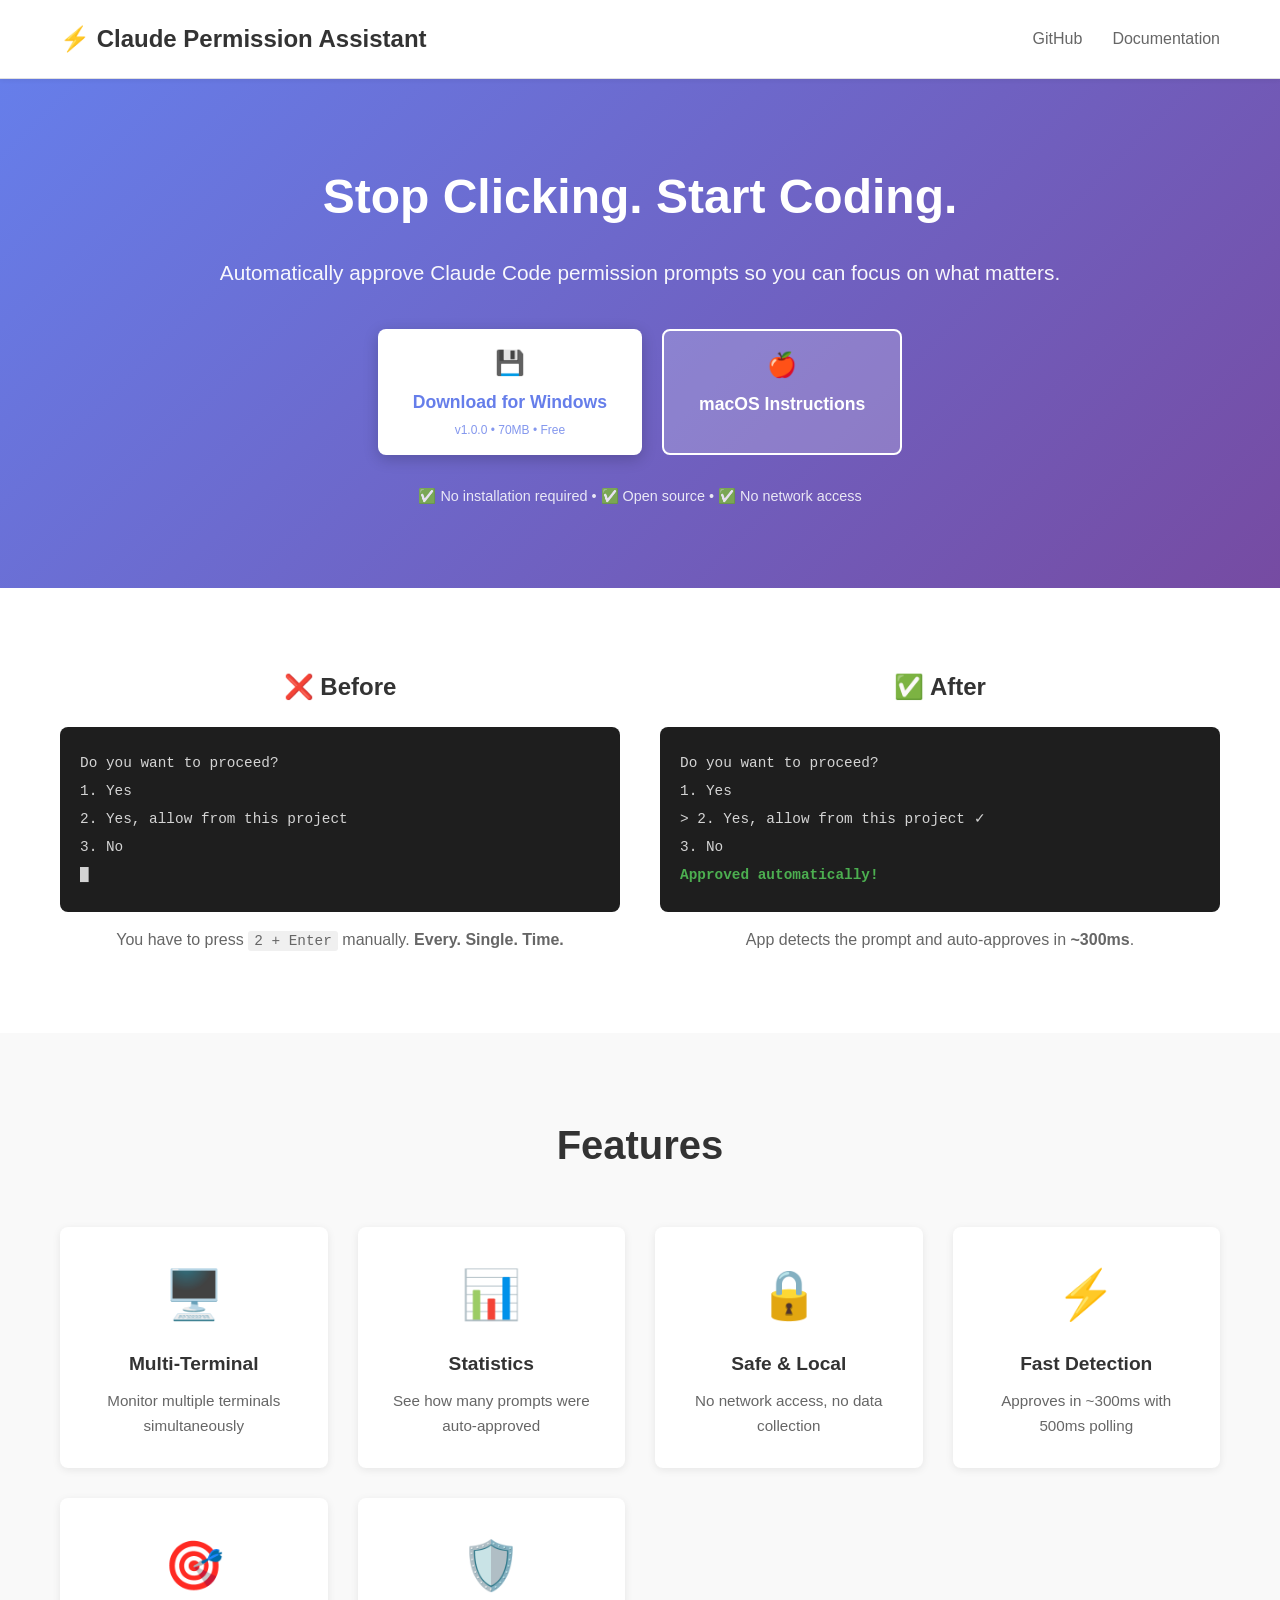
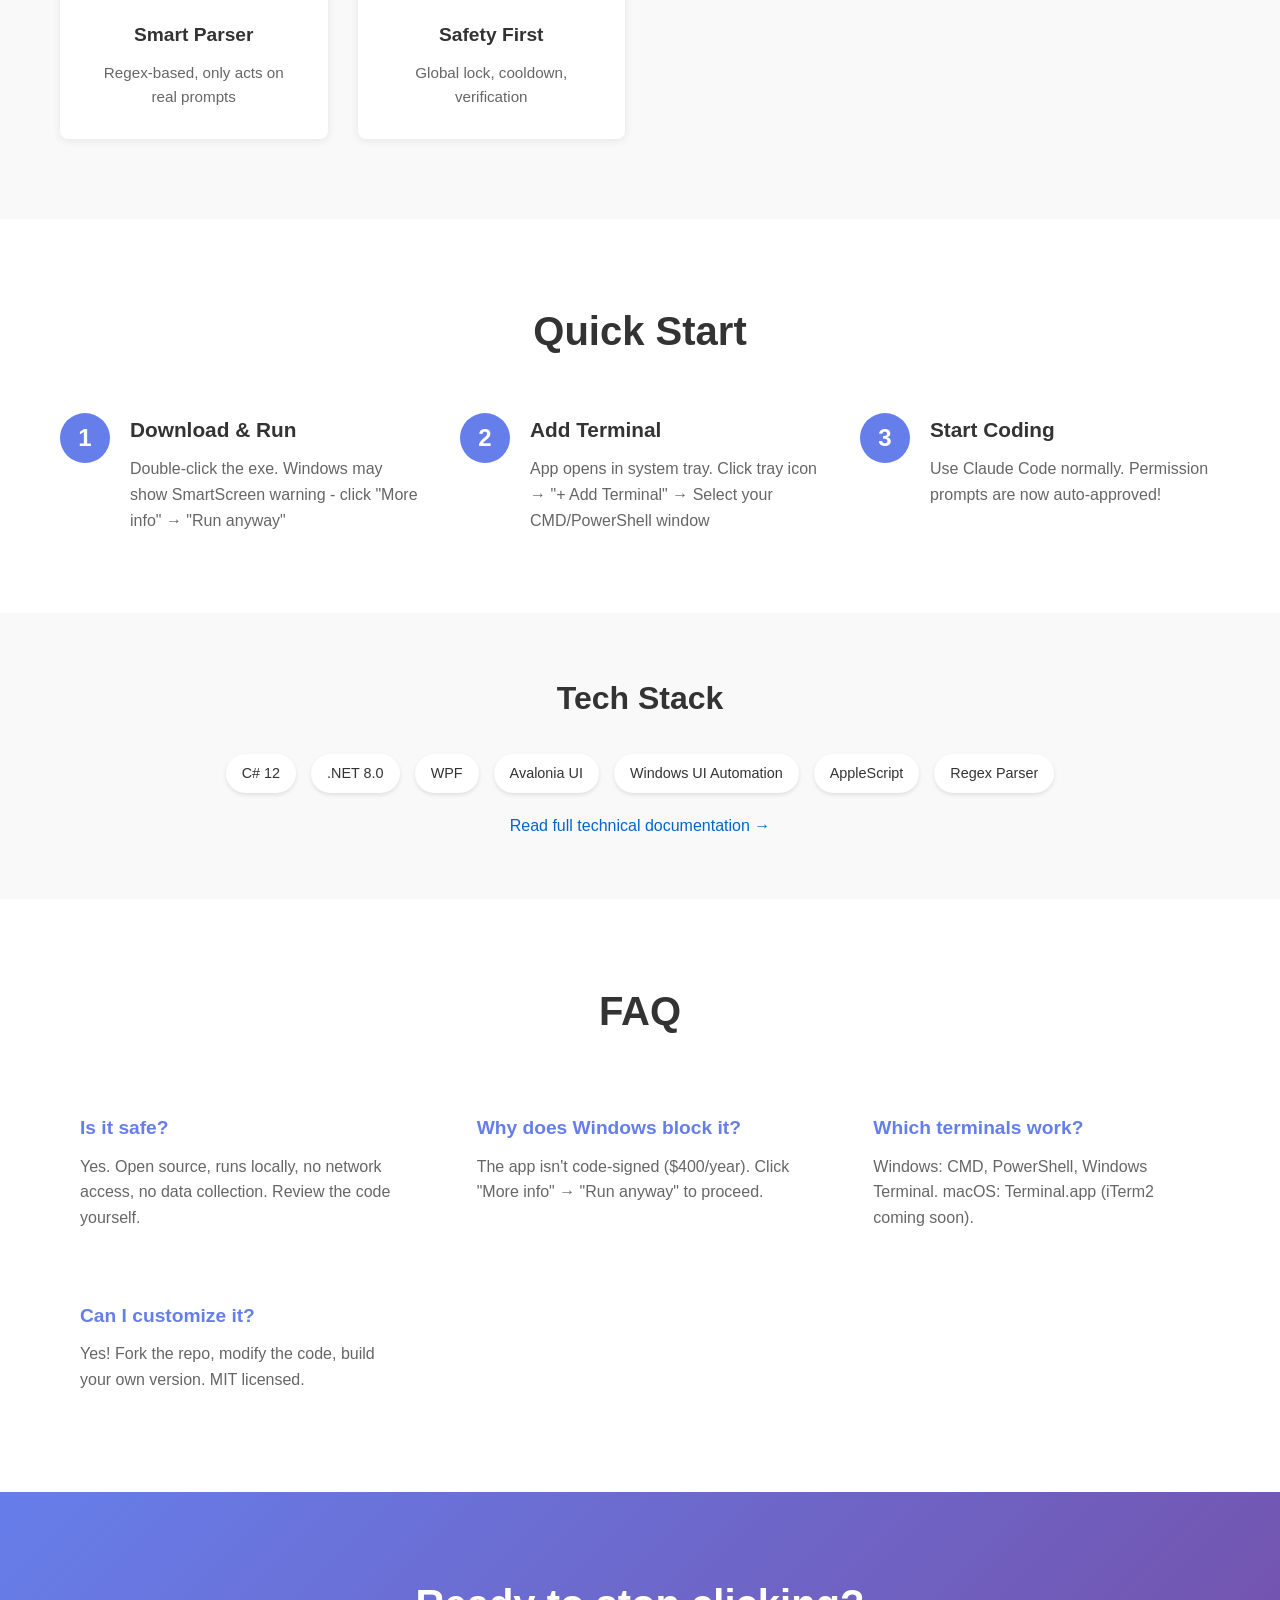
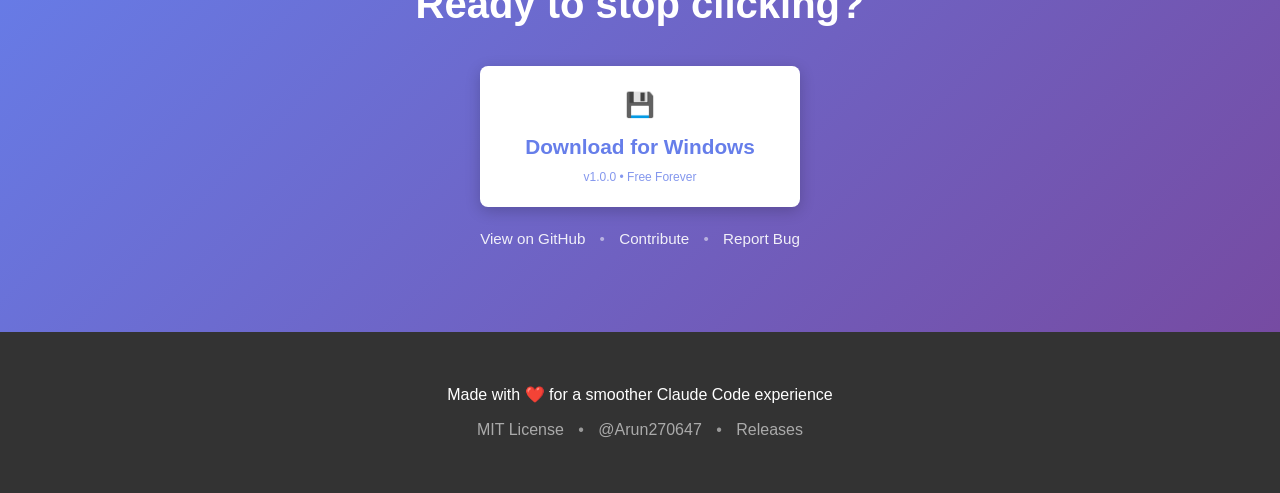
==== index.html @ 70ac661e "Prepare website for Vercel deployment - Move website files to root for easier deployment - Add verce" ====
<!DOCTYPE html>
<html lang="en">
<head>
    <meta charset="UTF-8">
    <meta name="viewport" content="width=device-width, initial-scale=1.0">
    <meta name="description" content="Automatically approve Claude Code permission prompts. Free, open-source Windows and macOS app.">
    <title>Claude Permission Assistant - Auto-approve Claude Code Prompts</title>
    <link rel="stylesheet" href="assets/style.css">
</head>
<body>
    <!-- Header -->
    <header>
        <div class="container">
            <div class="logo">
                <h1>⚡ Claude Permission Assistant</h1>
            </div>
            <nav>
                <a href="https://github.com/Arun270647/claude-permissions-app">GitHub</a>
                <a href="https://github.com/Arun270647/claude-permissions-app#readme">Documentation</a>
            </nav>
        </div>
    </header>

    <!-- Hero Section -->
    <section class="hero">
        <div class="container">
            <h2>Stop Clicking. Start Coding.</h2>
            <p class="subtitle">Automatically approve Claude Code permission prompts so you can focus on what matters.</p>

            <div class="download-buttons">
                <a href="https://github.com/Arun270647/claude-permissions-app/releases/download/v1.0.0/ClaudePermissionAssistant.exe" class="btn btn-primary">
                    <span class="btn-icon">💾</span>
                    Download for Windows
                    <span class="btn-meta">v1.0.0 • 70MB • Free</span>
                </a>
                <a href="https://github.com/Arun270647/claude-permissions-app#installation" class="btn btn-secondary">
                    <span class="btn-icon">🍎</span>
                    macOS Instructions
                </a>
            </div>

            <p class="note">✅ No installation required • ✅ Open source • ✅ No network access</p>
        </div>
    </section>

    <!-- Problem/Solution -->
    <section class="problem-solution">
        <div class="container">
            <div class="before-after">
                <div class="before">
                    <h3>❌ Before</h3>
                    <div class="terminal">
                        <p>Do you want to proceed?</p>
                        <p>  1. Yes</p>
                        <p>  2. Yes, allow from this project</p>
                        <p>  3. No</p>
                        <p></p>
                        <p class="blink">█</p>
                    </div>
                    <p class="description">You have to press <code>2 + Enter</code> manually. <strong>Every. Single. Time.</strong></p>
                </div>

                <div class="after">
                    <h3>✅ After</h3>
                    <div class="terminal">
                        <p>Do you want to proceed?</p>
                        <p>  1. Yes</p>
                        <p>> 2. Yes, allow from this project ✓</p>
                        <p>  3. No</p>
                        <p></p>
                        <p class="success">Approved automatically!</p>
                    </div>
                    <p class="description">App detects the prompt and auto-approves in <strong>~300ms</strong>.</p>
                </div>
            </div>
        </div>
    </section>

    <!-- Features -->
    <section class="features">
        <div class="container">
            <h2>Features</h2>
            <div class="feature-grid">
                <div class="feature">
                    <div class="feature-icon">🖥️</div>
                    <h3>Multi-Terminal</h3>
                    <p>Monitor multiple terminals simultaneously</p>
                </div>
                <div class="feature">
                    <div class="feature-icon">📊</div>
                    <h3>Statistics</h3>
                    <p>See how many prompts were auto-approved</p>
                </div>
                <div class="feature">
                    <div class="feature-icon">🔒</div>
                    <h3>Safe & Local</h3>
                    <p>No network access, no data collection</p>
                </div>
                <div class="feature">
                    <div class="feature-icon">⚡</div>
                    <h3>Fast Detection</h3>
                    <p>Approves in ~300ms with 500ms polling</p>
                </div>
                <div class="feature">
                    <div class="feature-icon">🎯</div>
                    <h3>Smart Parser</h3>
                    <p>Regex-based, only acts on real prompts</p>
                </div>
                <div class="feature">
                    <div class="feature-icon">🛡️</div>
                    <h3>Safety First</h3>
                    <p>Global lock, cooldown, verification</p>
                </div>
            </div>
        </div>
    </section>

    <!-- Quick Start -->
    <section class="quick-start">
        <div class="container">
            <h2>Quick Start</h2>
            <div class="steps">
                <div class="step">
                    <div class="step-number">1</div>
                    <div class="step-content">
                        <h3>Download & Run</h3>
                        <p>Double-click the exe. Windows may show SmartScreen warning - click "More info" → "Run anyway"</p>
                    </div>
                </div>
                <div class="step">
                    <div class="step-number">2</div>
                    <div class="step-content">
                        <h3>Add Terminal</h3>
                        <p>App opens in system tray. Click tray icon → "+ Add Terminal" → Select your CMD/PowerShell window</p>
                    </div>
                </div>
                <div class="step">
                    <div class="step-number">3</div>
                    <div class="step-content">
                        <h3>Start Coding</h3>
                        <p>Use Claude Code normally. Permission prompts are now auto-approved!</p>
                    </div>
                </div>
            </div>
        </div>
    </section>

    <!-- Tech Stack -->
    <section class="tech-stack">
        <div class="container">
            <h2>Tech Stack</h2>
            <div class="tech-badges">
                <span class="badge">C# 12</span>
                <span class="badge">.NET 8.0</span>
                <span class="badge">WPF</span>
                <span class="badge">Avalonia UI</span>
                <span class="badge">Windows UI Automation</span>
                <span class="badge">AppleScript</span>
                <span class="badge">Regex Parser</span>
            </div>
            <p><a href="https://github.com/Arun270647/claude-permissions-app/blob/main/docs/TECH_STACK.md">Read full technical documentation →</a></p>
        </div>
    </section>

    <!-- FAQ -->
    <section class="faq">
        <div class="container">
            <h2>FAQ</h2>
            <div class="faq-grid">
                <div class="faq-item">
                    <h3>Is it safe?</h3>
                    <p>Yes. Open source, runs locally, no network access, no data collection. Review the code yourself.</p>
                </div>
                <div class="faq-item">
                    <h3>Why does Windows block it?</h3>
                    <p>The app isn't code-signed ($400/year). Click "More info" → "Run anyway" to proceed.</p>
                </div>
                <div class="faq-item">
                    <h3>Which terminals work?</h3>
                    <p>Windows: CMD, PowerShell, Windows Terminal. macOS: Terminal.app (iTerm2 coming soon).</p>
                </div>
                <div class="faq-item">
                    <h3>Can I customize it?</h3>
                    <p>Yes! Fork the repo, modify the code, build your own version. MIT licensed.</p>
                </div>
            </div>
        </div>
    </section>

    <!-- CTA -->
    <section class="cta">
        <div class="container">
            <h2>Ready to stop clicking?</h2>
            <a href="https://github.com/Arun270647/claude-permissions-app/releases/download/v1.0.0/ClaudePermissionAssistant.exe" class="btn btn-primary btn-large">
                <span class="btn-icon">💾</span>
                Download for Windows
                <span class="btn-meta">v1.0.0 • Free Forever</span>
            </a>
            <p class="cta-links">
                <a href="https://github.com/Arun270647/claude-permissions-app">View on GitHub</a>
                <span>•</span>
                <a href="https://github.com/Arun270647/claude-permissions-app/blob/main/docs/CONTRIBUTING.md">Contribute</a>
                <span>•</span>
                <a href="https://github.com/Arun270647/claude-permissions-app/issues">Report Bug</a>
            </p>
        </div>
    </section>

    <!-- Footer -->
    <footer>
        <div class="container">
            <p>Made with ❤️ for a smoother Claude Code experience</p>
            <p>
                <a href="https://github.com/Arun270647/claude-permissions-app/blob/main/LICENSE">MIT License</a>
                <span>•</span>
                <a href="https://github.com/Arun270647">@Arun270647</a>
                <span>•</span>
                <a href="https://github.com/Arun270647/claude-permissions-app/releases">Releases</a>
            </p>
        </div>
    </footer>
</body>
</html>
---- assets/style.css ----
/* Reset & Base */
* {
    margin: 0;
    padding: 0;
    box-sizing: border-box;
}

body {
    font-family: -apple-system, BlinkMacSystemFont, 'Segoe UI', Roboto, Oxygen, Ubuntu, Cantarell, sans-serif;
    line-height: 1.6;
    color: #333;
    background: #f5f5f5;
}

.container {
    max-width: 1200px;
    margin: 0 auto;
    padding: 0 20px;
}

a {
    color: #0066cc;
    text-decoration: none;
}

a:hover {
    text-decoration: underline;
}

code {
    background: #f0f0f0;
    padding: 2px 6px;
    border-radius: 3px;
    font-family: 'Courier New', monospace;
    font-size: 0.9em;
}

/* Header */
header {
    background: #fff;
    border-bottom: 1px solid #e0e0e0;
    padding: 20px 0;
    position: sticky;
    top: 0;
    z-index: 100;
    box-shadow: 0 2px 4px rgba(0,0,0,0.05);
}

header .container {
    display: flex;
    justify-content: space-between;
    align-items: center;
}

.logo h1 {
    font-size: 1.5rem;
    font-weight: 600;
}

nav {
    display: flex;
    gap: 30px;
}

nav a {
    color: #666;
    font-weight: 500;
    transition: color 0.2s;
}

nav a:hover {
    color: #0066cc;
    text-decoration: none;
}

/* Hero Section */
.hero {
    background: linear-gradient(135deg, #667eea 0%, #764ba2 100%);
    color: white;
    padding: 80px 0;
    text-align: center;
}

.hero h2 {
    font-size: 3rem;
    margin-bottom: 20px;
    font-weight: 700;
}

.hero .subtitle {
    font-size: 1.3rem;
    margin-bottom: 40px;
    opacity: 0.95;
}

.download-buttons {
    display: flex;
    gap: 20px;
    justify-content: center;
    margin-bottom: 30px;
    flex-wrap: wrap;
}

.btn {
    display: inline-flex;
    flex-direction: column;
    align-items: center;
    padding: 15px 35px;
    border-radius: 8px;
    font-weight: 600;
    font-size: 1.1rem;
    transition: all 0.3s;
    cursor: pointer;
    text-decoration: none;
}

.btn-primary {
    background: #fff;
    color: #667eea;
    box-shadow: 0 4px 15px rgba(0,0,0,0.2);
}

.btn-primary:hover {
    transform: translateY(-2px);
    box-shadow: 0 6px 20px rgba(0,0,0,0.3);
    text-decoration: none;
}

.btn-secondary {
    background: rgba(255,255,255,0.2);
    color: white;
    border: 2px solid white;
}

.btn-secondary:hover {
    background: rgba(255,255,255,0.3);
    transform: translateY(-2px);
    text-decoration: none;
}

.btn-icon {
    font-size: 1.5rem;
    margin-bottom: 5px;
}

.btn-meta {
    font-size: 0.75rem;
    opacity: 0.8;
    font-weight: 400;
    margin-top: 5px;
}

.btn-large {
    font-size: 1.3rem;
    padding: 20px 45px;
}

.hero .note {
    font-size: 0.9rem;
    opacity: 0.85;
}

/* Problem/Solution */
.problem-solution {
    padding: 80px 0;
    background: #fff;
}

.before-after {
    display: grid;
    grid-template-columns: 1fr 1fr;
    gap: 40px;
}

.before h3, .after h3 {
    text-align: center;
    margin-bottom: 20px;
    font-size: 1.5rem;
}

.terminal {
    background: #1e1e1e;
    color: #d4d4d4;
    padding: 20px;
    border-radius: 8px;
    font-family: 'Courier New', monospace;
    font-size: 0.9rem;
    min-height: 150px;
    margin-bottom: 15px;
}

.terminal p {
    margin: 5px 0;
}

.terminal .blink {
    animation: blink 1s infinite;
}

.terminal .success {
    color: #4caf50;
    font-weight: bold;
}

@keyframes blink {
    0%, 50% { opacity: 1; }
    51%, 100% { opacity: 0; }
}

.description {
    text-align: center;
    color: #666;
}

/* Features */
.features {
    padding: 80px 0;
    background: #f9f9f9;
}

.features h2 {
    text-align: center;
    font-size: 2.5rem;
    margin-bottom: 50px;
}

.feature-grid {
    display: grid;
    grid-template-columns: repeat(auto-fit, minmax(250px, 1fr));
    gap: 30px;
}

.feature {
    background: white;
    padding: 30px;
    border-radius: 8px;
    text-align: center;
    box-shadow: 0 2px 8px rgba(0,0,0,0.08);
    transition: transform 0.3s;
}

.feature:hover {
    transform: translateY(-5px);
}

.feature-icon {
    font-size: 3rem;
    margin-bottom: 15px;
}

.feature h3 {
    margin-bottom: 10px;
    font-size: 1.2rem;
}

.feature p {
    color: #666;
    font-size: 0.95rem;
}

/* Quick Start */
.quick-start {
    padding: 80px 0;
    background: #fff;
}

.quick-start h2 {
    text-align: center;
    font-size: 2.5rem;
    margin-bottom: 50px;
}

.steps {
    display: flex;
    gap: 40px;
    flex-wrap: wrap;
}

.step {
    flex: 1;
    min-width: 280px;
    display: flex;
    gap: 20px;
}

.step-number {
    width: 50px;
    height: 50px;
    background: #667eea;
    color: white;
    border-radius: 50%;
    display: flex;
    align-items: center;
    justify-content: center;
    font-size: 1.5rem;
    font-weight: bold;
    flex-shrink: 0;
}

.step-content h3 {
    margin-bottom: 10px;
    font-size: 1.3rem;
}

.step-content p {
    color: #666;
}

/* Tech Stack */
.tech-stack {
    padding: 60px 0;
    background: #f9f9f9;
    text-align: center;
}

.tech-stack h2 {
    font-size: 2rem;
    margin-bottom: 30px;
}

.tech-badges {
    display: flex;
    flex-wrap: wrap;
    gap: 15px;
    justify-content: center;
    margin-bottom: 20px;
}

.badge {
    background: white;
    padding: 8px 16px;
    border-radius: 20px;
    font-size: 0.9rem;
    font-weight: 500;
    box-shadow: 0 2px 4px rgba(0,0,0,0.1);
}

/* FAQ */
.faq {
    padding: 80px 0;
    background: #fff;
}

.faq h2 {
    text-align: center;
    font-size: 2.5rem;
    margin-bottom: 50px;
}

.faq-grid {
    display: grid;
    grid-template-columns: repeat(auto-fit, minmax(300px, 1fr));
    gap: 30px;
}

.faq-item {
    padding: 20px;
}

.faq-item h3 {
    margin-bottom: 10px;
    font-size: 1.2rem;
    color: #667eea;
}

.faq-item p {
    color: #666;
}

/* CTA */
.cta {
    padding: 80px 0;
    background: linear-gradient(135deg, #667eea 0%, #764ba2 100%);
    color: white;
    text-align: center;
}

.cta h2 {
    font-size: 2.5rem;
    margin-bottom: 30px;
}

.cta-links {
    margin-top: 20px;
    font-size: 0.95rem;
}

.cta-links a {
    color: white;
    opacity: 0.9;
}

.cta-links a:hover {
    opacity: 1;
}

.cta-links span {
    margin: 0 10px;
    opacity: 0.5;
}

/* Footer */
footer {
    padding: 40px 0;
    background: #333;
    color: white;
    text-align: center;
}

footer p {
    margin: 10px 0;
}

footer a {
    color: #aaa;
}

footer a:hover {
    color: white;
}

footer span {
    margin: 0 10px;
    opacity: 0.5;
}

/* Responsive */
@media (max-width: 768px) {
    .hero h2 {
        font-size: 2rem;
    }

    .hero .subtitle {
        font-size: 1.1rem;
    }

    .before-after {
        grid-template-columns: 1fr;
    }

    nav {
        gap: 15px;
    }

    .steps {
        flex-direction: column;
    }

    .download-buttons {
        flex-direction: column;
        align-items: stretch;
    }

    .btn {
        width: 100%;
    }
}

@media (max-width: 480px) {
    header .container {
        flex-direction: column;
        gap: 15px;
    }

    .hero {
        padding: 50px 0;
    }

    .features,
    .quick-start,
    .faq {
        padding: 50px 0;
    }
}
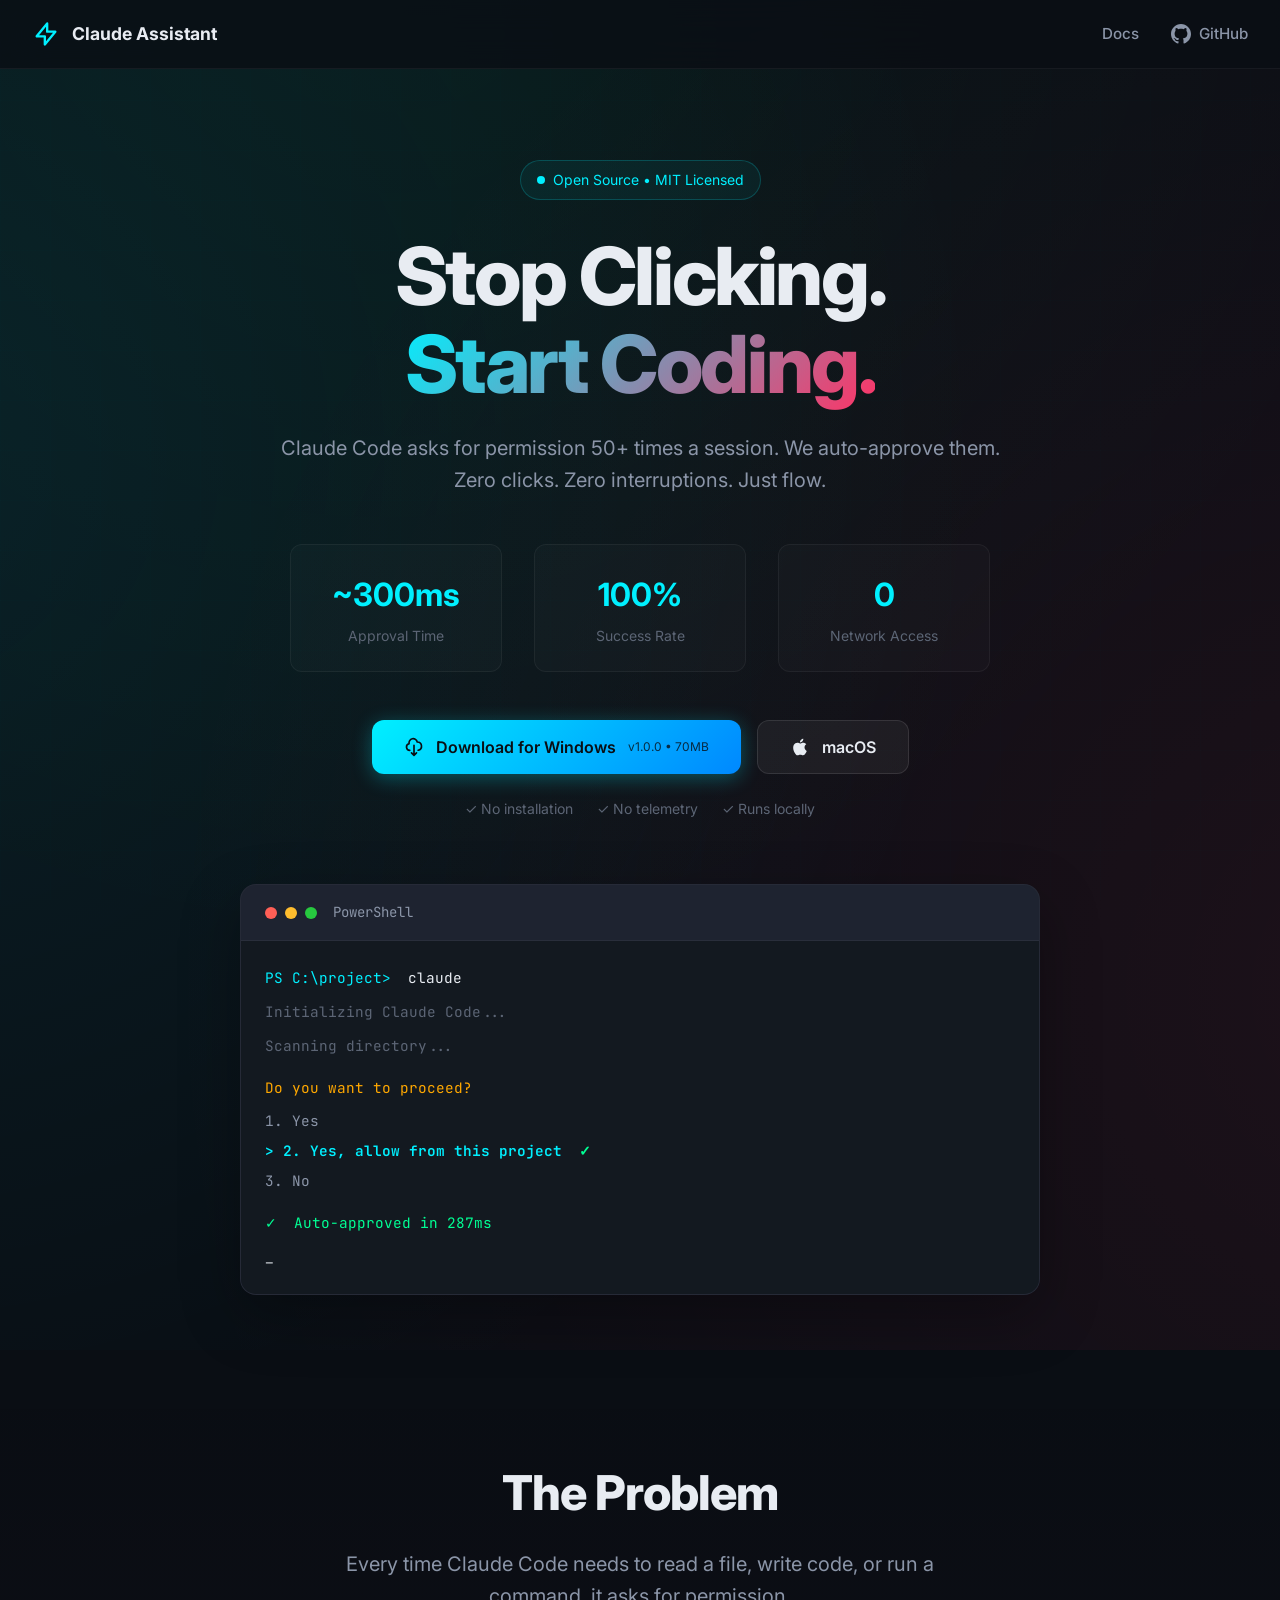
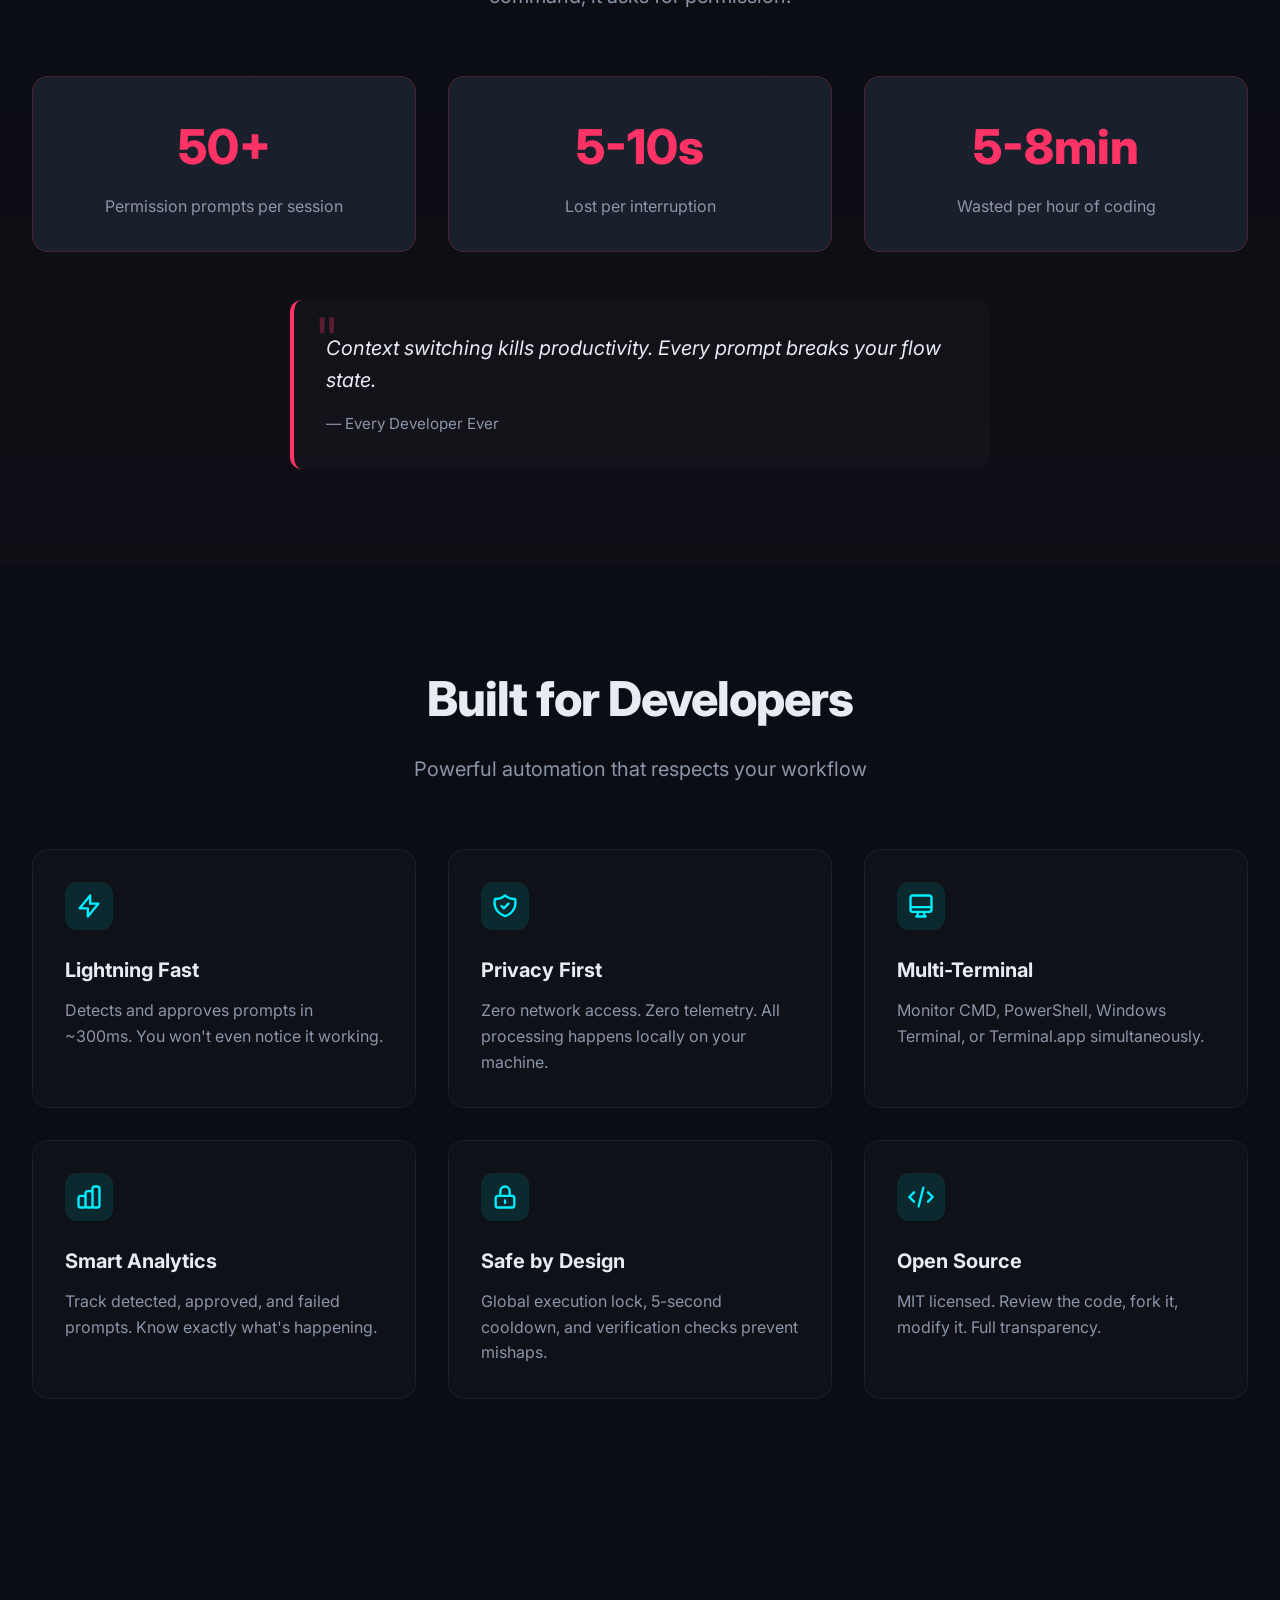
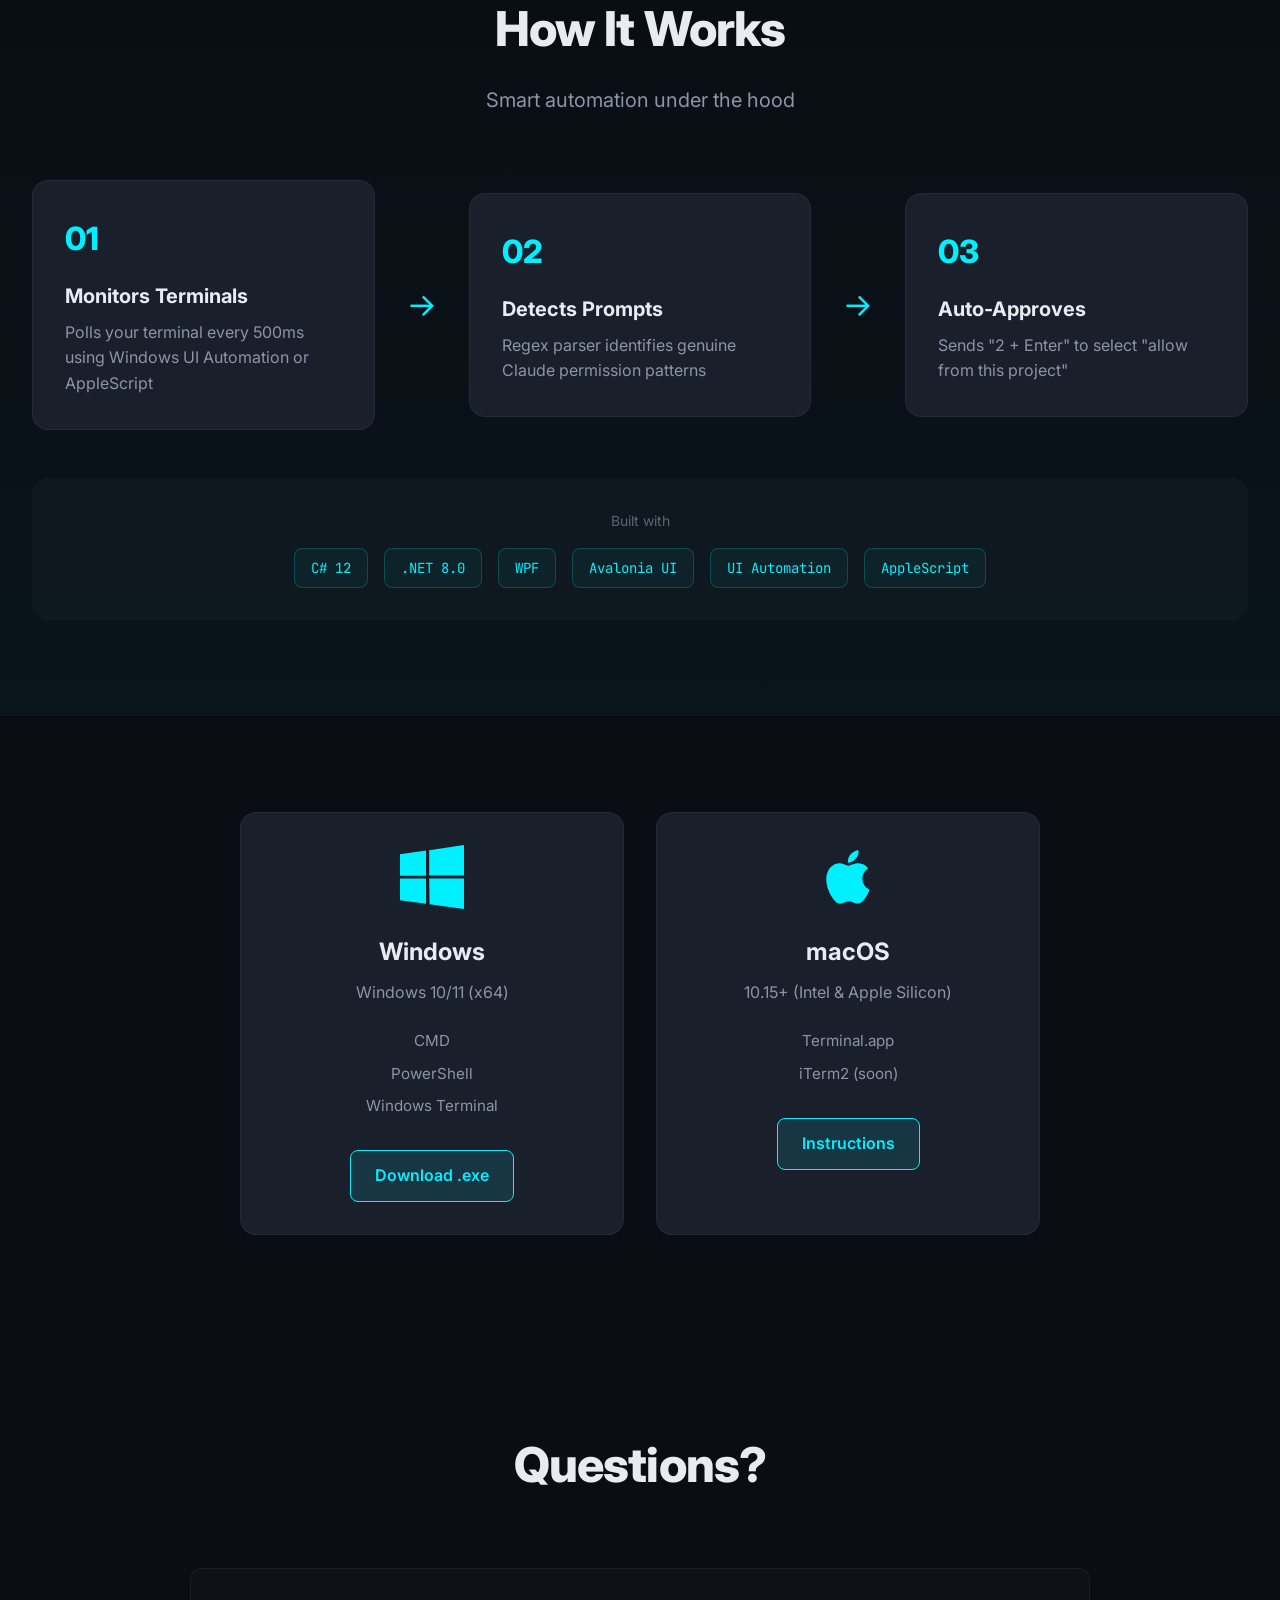
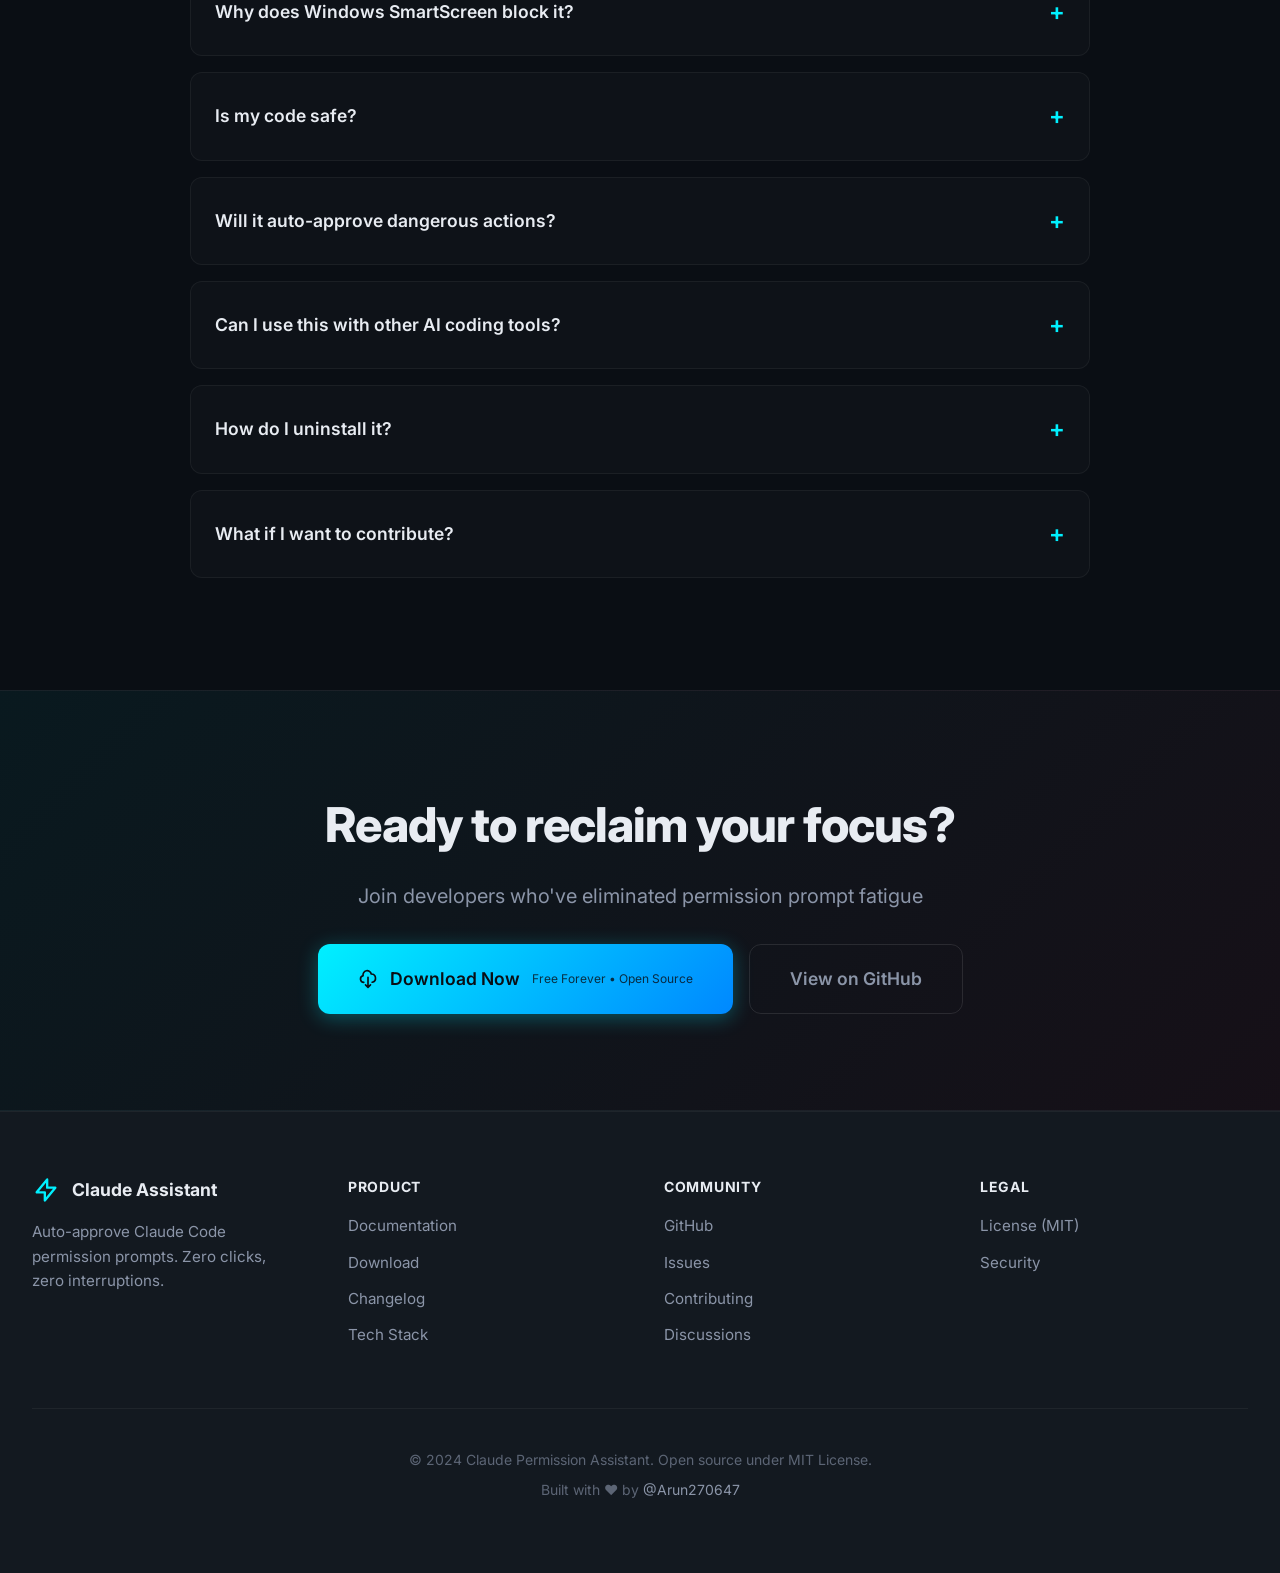
==== commit e13144d8: "Complete website redesign: Modern, unique UI Design overhaul: - Custom dark theme with cyan/magenta " ====
--- a/index.html
+++ b/index.html
@@ -3,221 +3,428 @@
 <head>
     <meta charset="UTF-8">
     <meta name="viewport" content="width=device-width, initial-scale=1.0">
-    <meta name="description" content="Automatically approve Claude Code permission prompts. Free, open-source Windows and macOS app.">
-    <title>Claude Permission Assistant - Auto-approve Claude Code Prompts</title>
+    <meta name="description" content="Stop interrupting your flow. Claude Permission Assistant auto-approves permission prompts so you can code without breaking focus.">
+    <title>Claude Permission Assistant • Never Click Again</title>
+    <link rel="preconnect" href="https://fonts.googleapis.com">
+    <link rel="preconnect" href="https://fonts.gstatic.com" crossorigin>
+    <link href="https://fonts.googleapis.com/css2?family=Inter:wght@300;400;500;600;700;800;900&family=JetBrains+Mono:wght@400;600&display=swap" rel="stylesheet">
     <link rel="stylesheet" href="assets/style.css">
 </head>
 <body>
-    <!-- Header -->
-    <header>
-        <div class="container">
-            <div class="logo">
-                <h1>⚡ Claude Permission Assistant</h1>
-            </div>
-            <nav>
-                <a href="https://github.com/Arun270647/claude-permissions-app">GitHub</a>
-                <a href="https://github.com/Arun270647/claude-permissions-app#readme">Documentation</a>
-            </nav>
-        </div>
-    </header>
+    <!-- Animated background -->
+    <div class="bg-gradient"></div>
+    <div class="bg-grid"></div>
+
+    <!-- Navigation -->
+    <nav class="nav">
+        <div class="nav-container">
+            <div class="nav-logo">
+                <svg class="logo-icon" viewBox="0 0 24 24" fill="none" stroke="currentColor">
+                    <path stroke-linecap="round" stroke-linejoin="round" stroke-width="2" d="M13 10V3L4 14h7v7l9-11h-7z" />
+                </svg>
+                <span>Claude Assistant</span>
+            </div>
+            <div class="nav-links">
+                <a href="https://github.com/Arun270647/claude-permissions-app#readme" class="nav-link">Docs</a>
+                <a href="https://github.com/Arun270647/claude-permissions-app" class="nav-link">
+                    <svg width="20" height="20" viewBox="0 0 24 24" fill="currentColor">
+                        <path d="M12 0c-6.626 0-12 5.373-12 12 0 5.302 3.438 9.8 8.207 11.387.599.111.793-.261.793-.577v-2.234c-3.338.726-4.033-1.416-4.033-1.416-.546-1.387-1.333-1.756-1.333-1.756-1.089-.745.083-.729.083-.729 1.205.084 1.839 1.237 1.839 1.237 1.07 1.834 2.807 1.304 3.492.997.107-.775.418-1.305.762-1.604-2.665-.305-5.467-1.334-5.467-5.931 0-1.311.469-2.381 1.236-3.221-.124-.303-.535-1.524.117-3.176 0 0 1.008-.322 3.301 1.23.957-.266 1.983-.399 3.003-.404 1.02.005 2.047.138 3.006.404 2.291-1.552 3.297-1.23 3.297-1.23.653 1.653.242 2.874.118 3.176.77.84 1.235 1.911 1.235 3.221 0 4.609-2.807 5.624-5.479 5.921.43.372.823 1.102.823 2.222v3.293c0 .319.192.694.801.576 4.765-1.589 8.199-6.086 8.199-11.386 0-6.627-5.373-12-12-12z"/>
+                    </svg>
+                    GitHub
+                </a>
+            </div>
+        </div>
+    </nav>
 
     <!-- Hero Section -->
     <section class="hero">
-        <div class="container">
-            <h2>Stop Clicking. Start Coding.</h2>
-            <p class="subtitle">Automatically approve Claude Code permission prompts so you can focus on what matters.</p>
-
-            <div class="download-buttons">
-                <a href="https://github.com/Arun270647/claude-permissions-app/releases/download/v1.0.0/ClaudePermissionAssistant.exe" class="btn btn-primary">
-                    <span class="btn-icon">💾</span>
-                    Download for Windows
-                    <span class="btn-meta">v1.0.0 • 70MB • Free</span>
-                </a>
-                <a href="https://github.com/Arun270647/claude-permissions-app#installation" class="btn btn-secondary">
-                    <span class="btn-icon">🍎</span>
-                    macOS Instructions
-                </a>
-            </div>
-
-            <p class="note">✅ No installation required • ✅ Open source • ✅ No network access</p>
-        </div>
-    </section>
-
-    <!-- Problem/Solution -->
-    <section class="problem-solution">
-        <div class="container">
-            <div class="before-after">
-                <div class="before">
-                    <h3>❌ Before</h3>
-                    <div class="terminal">
-                        <p>Do you want to proceed?</p>
-                        <p>  1. Yes</p>
-                        <p>  2. Yes, allow from this project</p>
-                        <p>  3. No</p>
-                        <p></p>
-                        <p class="blink">█</p>
-                    </div>
-                    <p class="description">You have to press <code>2 + Enter</code> manually. <strong>Every. Single. Time.</strong></p>
-                </div>
-
-                <div class="after">
-                    <h3>✅ After</h3>
-                    <div class="terminal">
-                        <p>Do you want to proceed?</p>
-                        <p>  1. Yes</p>
-                        <p>> 2. Yes, allow from this project ✓</p>
-                        <p>  3. No</p>
-                        <p></p>
-                        <p class="success">Approved automatically!</p>
-                    </div>
-                    <p class="description">App detects the prompt and auto-approves in <strong>~300ms</strong>.</p>
-                </div>
-            </div>
-        </div>
-    </section>
-
-    <!-- Features -->
+        <div class="hero-container">
+            <div class="hero-badge">
+                <span class="badge-dot"></span>
+                Open Source • MIT Licensed
+            </div>
+
+            <h1 class="hero-title">
+                Stop Clicking.
+                <br />
+                <span class="gradient-text">Start Coding.</span>
+            </h1>
+
+            <p class="hero-subtitle">
+                Claude Code asks for permission 50+ times a session. We auto-approve them.
+                <br />
+                Zero clicks. Zero interruptions. Just flow.
+            </p>
+
+            <div class="hero-stats">
+                <div class="stat">
+                    <div class="stat-value">~300ms</div>
+                    <div class="stat-label">Approval Time</div>
+                </div>
+                <div class="stat">
+                    <div class="stat-value">100%</div>
+                    <div class="stat-label">Success Rate</div>
+                </div>
+                <div class="stat">
+                    <div class="stat-value">0</div>
+                    <div class="stat-label">Network Access</div>
+                </div>
+            </div>
+
+            <div class="hero-cta">
+                <div class="download-group">
+                    <button class="btn-primary" id="downloadWindows">
+                        <svg class="btn-icon" viewBox="0 0 24 24" fill="none" stroke="currentColor">
+                            <path stroke-linecap="round" stroke-linejoin="round" stroke-width="2" d="M7 16a4 4 0 01-.88-7.903A5 5 0 1115.9 6L16 6a5 5 0 011 9.9M9 19l3 3m0 0l3-3m-3 3V10" />
+                        </svg>
+                        Download for Windows
+                        <span class="btn-meta">v1.0.0 • 70MB</span>
+                    </button>
+                    <button class="btn-secondary" id="downloadMac">
+                        <svg class="btn-icon" viewBox="0 0 24 24" fill="currentColor">
+                            <path d="M18.71 19.5C17.88 20.74 17 21.95 15.66 21.97C14.32 22 13.89 21.18 12.37 21.18C10.84 21.18 10.37 21.95 9.09997 22C7.78997 22.05 6.79997 20.68 5.95997 19.47C4.24997 17 2.93997 12.45 4.69997 9.39C5.56997 7.87 7.12997 6.91 8.81997 6.88C10.1 6.86 11.32 7.75 12.11 7.75C12.89 7.75 14.37 6.68 15.92 6.84C16.57 6.87 18.39 7.1 19.56 8.82C19.47 8.88 17.39 10.1 17.41 12.63C17.44 15.65 20.06 16.66 20.09 16.67C20.06 16.74 19.67 18.11 18.71 19.5ZM13 3.5C13.73 2.67 14.94 2.04 15.94 2C16.07 3.17 15.6 4.35 14.9 5.19C14.21 6.04 13.07 6.7 11.95 6.61C11.8 5.46 12.36 4.26 13 3.5Z"/>
+                        </svg>
+                        macOS
+                    </button>
+                </div>
+                <div class="hero-trust">
+                    <span>✓ No installation</span>
+                    <span>✓ No telemetry</span>
+                    <span>✓ Runs locally</span>
+                </div>
+            </div>
+        </div>
+
+        <!-- Visual Demo -->
+        <div class="demo-container">
+            <div class="demo-card">
+                <div class="demo-header">
+                    <div class="demo-dots">
+                        <span></span><span></span><span></span>
+                    </div>
+                    <div class="demo-title">PowerShell</div>
+                </div>
+                <div class="demo-terminal">
+                    <div class="terminal-line">
+                        <span class="prompt">PS C:\project></span> claude
+                    </div>
+                    <div class="terminal-line dim">Initializing Claude Code...</div>
+                    <div class="terminal-line dim">Scanning directory...</div>
+                    <div class="terminal-prompt">
+                        <div class="prompt-text">Do you want to proceed?</div>
+                        <div class="prompt-option dim">  1. Yes</div>
+                        <div class="prompt-option selected">
+                            > 2. Yes, allow from this project
+                            <span class="check-mark">✓</span>
+                        </div>
+                        <div class="prompt-option dim">  3. No</div>
+                    </div>
+                    <div class="terminal-line success">
+                        <span class="success-icon">✓</span>
+                        Auto-approved in 287ms
+                    </div>
+                    <div class="terminal-cursor">_</div>
+                </div>
+            </div>
+        </div>
+    </section>
+
+    <!-- Problem Statement -->
+    <section class="problem">
+        <div class="section-container">
+            <div class="section-header">
+                <h2 class="section-title">The Problem</h2>
+                <p class="section-desc">Every time Claude Code needs to read a file, write code, or run a command, it asks for permission.</p>
+            </div>
+
+            <div class="problem-visual">
+                <div class="problem-card">
+                    <div class="problem-number">50+</div>
+                    <div class="problem-label">Permission prompts per session</div>
+                </div>
+                <div class="problem-card">
+                    <div class="problem-number">5-10s</div>
+                    <div class="problem-label">Lost per interruption</div>
+                </div>
+                <div class="problem-card">
+                    <div class="problem-number">5-8min</div>
+                    <div class="problem-label">Wasted per hour of coding</div>
+                </div>
+            </div>
+
+            <div class="quote">
+                <div class="quote-mark">"</div>
+                <p>Context switching kills productivity. Every prompt breaks your flow state.</p>
+                <div class="quote-author">— Every Developer Ever</div>
+            </div>
+        </div>
+    </section>
+
+    <!-- Features Grid -->
     <section class="features">
-        <div class="container">
-            <h2>Features</h2>
-            <div class="feature-grid">
-                <div class="feature">
-                    <div class="feature-icon">🖥️</div>
+        <div class="section-container">
+            <div class="section-header">
+                <h2 class="section-title">Built for Developers</h2>
+                <p class="section-desc">Powerful automation that respects your workflow</p>
+            </div>
+
+            <div class="features-grid">
+                <div class="feature-card">
+                    <div class="feature-icon">
+                        <svg viewBox="0 0 24 24" fill="none" stroke="currentColor">
+                            <path stroke-linecap="round" stroke-linejoin="round" stroke-width="2" d="M13 10V3L4 14h7v7l9-11h-7z" />
+                        </svg>
+                    </div>
+                    <h3>Lightning Fast</h3>
+                    <p>Detects and approves prompts in ~300ms. You won't even notice it working.</p>
+                </div>
+
+                <div class="feature-card">
+                    <div class="feature-icon">
+                        <svg viewBox="0 0 24 24" fill="none" stroke="currentColor">
+                            <path stroke-linecap="round" stroke-linejoin="round" stroke-width="2" d="M9 12l2 2 4-4m5.618-4.016A11.955 11.955 0 0112 2.944a11.955 11.955 0 01-8.618 3.04A12.02 12.02 0 003 9c0 5.591 3.824 10.29 9 11.622 5.176-1.332 9-6.03 9-11.622 0-1.042-.133-2.052-.382-3.016z" />
+                        </svg>
+                    </div>
+                    <h3>Privacy First</h3>
+                    <p>Zero network access. Zero telemetry. All processing happens locally on your machine.</p>
+                </div>
+
+                <div class="feature-card">
+                    <div class="feature-icon">
+                        <svg viewBox="0 0 24 24" fill="none" stroke="currentColor">
+                            <path stroke-linecap="round" stroke-linejoin="round" stroke-width="2" d="M9.75 17L9 20l-1 1h8l-1-1-.75-3M3 13h18M5 17h14a2 2 0 002-2V5a2 2 0 00-2-2H5a2 2 0 00-2 2v10a2 2 0 002 2z" />
+                        </svg>
+                    </div>
                     <h3>Multi-Terminal</h3>
-                    <p>Monitor multiple terminals simultaneously</p>
-                </div>
-                <div class="feature">
-                    <div class="feature-icon">📊</div>
-                    <h3>Statistics</h3>
-                    <p>See how many prompts were auto-approved</p>
-                </div>
-                <div class="feature">
-                    <div class="feature-icon">🔒</div>
-                    <h3>Safe & Local</h3>
-                    <p>No network access, no data collection</p>
-                </div>
-                <div class="feature">
-                    <div class="feature-icon">⚡</div>
-                    <h3>Fast Detection</h3>
-                    <p>Approves in ~300ms with 500ms polling</p>
-                </div>
-                <div class="feature">
-                    <div class="feature-icon">🎯</div>
-                    <h3>Smart Parser</h3>
-                    <p>Regex-based, only acts on real prompts</p>
-                </div>
-                <div class="feature">
-                    <div class="feature-icon">🛡️</div>
-                    <h3>Safety First</h3>
-                    <p>Global lock, cooldown, verification</p>
-                </div>
-            </div>
-        </div>
-    </section>
-
-    <!-- Quick Start -->
-    <section class="quick-start">
-        <div class="container">
-            <h2>Quick Start</h2>
-            <div class="steps">
-                <div class="step">
-                    <div class="step-number">1</div>
-                    <div class="step-content">
-                        <h3>Download & Run</h3>
-                        <p>Double-click the exe. Windows may show SmartScreen warning - click "More info" → "Run anyway"</p>
-                    </div>
-                </div>
-                <div class="step">
-                    <div class="step-number">2</div>
-                    <div class="step-content">
-                        <h3>Add Terminal</h3>
-                        <p>App opens in system tray. Click tray icon → "+ Add Terminal" → Select your CMD/PowerShell window</p>
-                    </div>
-                </div>
-                <div class="step">
-                    <div class="step-number">3</div>
-                    <div class="step-content">
-                        <h3>Start Coding</h3>
-                        <p>Use Claude Code normally. Permission prompts are now auto-approved!</p>
-                    </div>
-                </div>
-            </div>
-        </div>
-    </section>
-
-    <!-- Tech Stack -->
-    <section class="tech-stack">
-        <div class="container">
-            <h2>Tech Stack</h2>
-            <div class="tech-badges">
-                <span class="badge">C# 12</span>
-                <span class="badge">.NET 8.0</span>
-                <span class="badge">WPF</span>
-                <span class="badge">Avalonia UI</span>
-                <span class="badge">Windows UI Automation</span>
-                <span class="badge">AppleScript</span>
-                <span class="badge">Regex Parser</span>
-            </div>
-            <p><a href="https://github.com/Arun270647/claude-permissions-app/blob/main/docs/TECH_STACK.md">Read full technical documentation →</a></p>
+                    <p>Monitor CMD, PowerShell, Windows Terminal, or Terminal.app simultaneously.</p>
+                </div>
+
+                <div class="feature-card">
+                    <div class="feature-icon">
+                        <svg viewBox="0 0 24 24" fill="none" stroke="currentColor">
+                            <path stroke-linecap="round" stroke-linejoin="round" stroke-width="2" d="M9 19v-6a2 2 0 00-2-2H5a2 2 0 00-2 2v6a2 2 0 002 2h2a2 2 0 002-2zm0 0V9a2 2 0 012-2h2a2 2 0 012 2v10m-6 0a2 2 0 002 2h2a2 2 0 002-2m0 0V5a2 2 0 012-2h2a2 2 0 012 2v14a2 2 0 01-2 2h-2a2 2 0 01-2-2z" />
+                        </svg>
+                    </div>
+                    <h3>Smart Analytics</h3>
+                    <p>Track detected, approved, and failed prompts. Know exactly what's happening.</p>
+                </div>
+
+                <div class="feature-card">
+                    <div class="feature-icon">
+                        <svg viewBox="0 0 24 24" fill="none" stroke="currentColor">
+                            <path stroke-linecap="round" stroke-linejoin="round" stroke-width="2" d="M12 15v2m-6 4h12a2 2 0 002-2v-6a2 2 0 00-2-2H6a2 2 0 00-2 2v6a2 2 0 002 2zm10-10V7a4 4 0 00-8 0v4h8z" />
+                        </svg>
+                    </div>
+                    <h3>Safe by Design</h3>
+                    <p>Global execution lock, 5-second cooldown, and verification checks prevent mishaps.</p>
+                </div>
+
+                <div class="feature-card">
+                    <div class="feature-icon">
+                        <svg viewBox="0 0 24 24" fill="none" stroke="currentColor">
+                            <path stroke-linecap="round" stroke-linejoin="round" stroke-width="2" d="M10 20l4-16m4 4l4 4-4 4M6 16l-4-4 4-4" />
+                        </svg>
+                    </div>
+                    <h3>Open Source</h3>
+                    <p>MIT licensed. Review the code, fork it, modify it. Full transparency.</p>
+                </div>
+            </div>
+        </div>
+    </section>
+
+    <!-- How It Works -->
+    <section class="how-it-works">
+        <div class="section-container">
+            <div class="section-header">
+                <h2 class="section-title">How It Works</h2>
+                <p class="section-desc">Smart automation under the hood</p>
+            </div>
+
+            <div class="workflow">
+                <div class="workflow-step">
+                    <div class="workflow-number">01</div>
+                    <div class="workflow-content">
+                        <h3>Monitors Terminals</h3>
+                        <p>Polls your terminal every 500ms using Windows UI Automation or AppleScript</p>
+                    </div>
+                </div>
+                <div class="workflow-arrow">→</div>
+                <div class="workflow-step">
+                    <div class="workflow-number">02</div>
+                    <div class="workflow-content">
+                        <h3>Detects Prompts</h3>
+                        <p>Regex parser identifies genuine Claude permission patterns</p>
+                    </div>
+                </div>
+                <div class="workflow-arrow">→</div>
+                <div class="workflow-step">
+                    <div class="workflow-number">03</div>
+                    <div class="workflow-content">
+                        <h3>Auto-Approves</h3>
+                        <p>Sends "2 + Enter" to select "allow from this project"</p>
+                    </div>
+                </div>
+            </div>
+
+            <div class="tech-stack">
+                <div class="tech-label">Built with</div>
+                <div class="tech-tags">
+                    <span class="tech-tag">C# 12</span>
+                    <span class="tech-tag">.NET 8.0</span>
+                    <span class="tech-tag">WPF</span>
+                    <span class="tech-tag">Avalonia UI</span>
+                    <span class="tech-tag">UI Automation</span>
+                    <span class="tech-tag">AppleScript</span>
+                </div>
+            </div>
+        </div>
+    </section>
+
+    <!-- Platform Support -->
+    <section class="platforms">
+        <div class="section-container">
+            <div class="platform-grid">
+                <div class="platform-card">
+                    <div class="platform-icon">
+                        <svg viewBox="0 0 24 24" fill="currentColor">
+                            <path d="M0 3.449L9.75 2.1v9.451H0m10.949-9.602L24 0v11.4H10.949M0 12.6h9.75v9.451L0 20.699M10.949 12.6H24V24l-12.9-1.801"/>
+                        </svg>
+                    </div>
+                    <h3>Windows</h3>
+                    <p>Windows 10/11 (x64)</p>
+                    <ul>
+                        <li>CMD</li>
+                        <li>PowerShell</li>
+                        <li>Windows Terminal</li>
+                    </ul>
+                    <a href="#" class="platform-download" id="dlWin">Download .exe</a>
+                </div>
+
+                <div class="platform-card">
+                    <div class="platform-icon">
+                        <svg viewBox="0 0 24 24" fill="currentColor">
+                            <path d="M18.71 19.5C17.88 20.74 17 21.95 15.66 21.97C14.32 22 13.89 21.18 12.37 21.18C10.84 21.18 10.37 21.95 9.09997 22C7.78997 22.05 6.79997 20.68 5.95997 19.47C4.24997 17 2.93997 12.45 4.69997 9.39C5.56997 7.87 7.12997 6.91 8.81997 6.88C10.1 6.86 11.32 7.75 12.11 7.75C12.89 7.75 14.37 6.68 15.92 6.84C16.57 6.87 18.39 7.1 19.56 8.82C19.47 8.88 17.39 10.1 17.41 12.63C17.44 15.65 20.06 16.66 20.09 16.67C20.06 16.74 19.67 18.11 18.71 19.5ZM13 3.5C13.73 2.67 14.94 2.04 15.94 2C16.07 3.17 15.6 4.35 14.9 5.19C14.21 6.04 13.07 6.7 11.95 6.61C11.8 5.46 12.36 4.26 13 3.5Z"/>
+                        </svg>
+                    </div>
+                    <h3>macOS</h3>
+                    <p>10.15+ (Intel & Apple Silicon)</p>
+                    <ul>
+                        <li>Terminal.app</li>
+                        <li>iTerm2 (soon)</li>
+                    </ul>
+                    <a href="https://github.com/Arun270647/claude-permissions-app#installation" class="platform-download">Instructions</a>
+                </div>
+            </div>
         </div>
     </section>
 
     <!-- FAQ -->
     <section class="faq">
-        <div class="container">
-            <h2>FAQ</h2>
+        <div class="section-container">
+            <div class="section-header">
+                <h2 class="section-title">Questions?</h2>
+            </div>
+
             <div class="faq-grid">
-                <div class="faq-item">
-                    <h3>Is it safe?</h3>
-                    <p>Yes. Open source, runs locally, no network access, no data collection. Review the code yourself.</p>
-                </div>
-                <div class="faq-item">
-                    <h3>Why does Windows block it?</h3>
-                    <p>The app isn't code-signed ($400/year). Click "More info" → "Run anyway" to proceed.</p>
-                </div>
-                <div class="faq-item">
-                    <h3>Which terminals work?</h3>
-                    <p>Windows: CMD, PowerShell, Windows Terminal. macOS: Terminal.app (iTerm2 coming soon).</p>
-                </div>
-                <div class="faq-item">
-                    <h3>Can I customize it?</h3>
-                    <p>Yes! Fork the repo, modify the code, build your own version. MIT licensed.</p>
-                </div>
-            </div>
-        </div>
-    </section>
-
-    <!-- CTA -->
-    <section class="cta">
-        <div class="container">
-            <h2>Ready to stop clicking?</h2>
-            <a href="https://github.com/Arun270647/claude-permissions-app/releases/download/v1.0.0/ClaudePermissionAssistant.exe" class="btn btn-primary btn-large">
-                <span class="btn-icon">💾</span>
-                Download for Windows
-                <span class="btn-meta">v1.0.0 • Free Forever</span>
-            </a>
-            <p class="cta-links">
-                <a href="https://github.com/Arun270647/claude-permissions-app">View on GitHub</a>
-                <span>•</span>
-                <a href="https://github.com/Arun270647/claude-permissions-app/blob/main/docs/CONTRIBUTING.md">Contribute</a>
-                <span>•</span>
-                <a href="https://github.com/Arun270647/claude-permissions-app/issues">Report Bug</a>
-            </p>
+                <details class="faq-item">
+                    <summary>Why does Windows SmartScreen block it?</summary>
+                    <p>The app isn't code-signed because signing certificates cost $400/year. The project is open source — review the code yourself. Click "More info" → "Run anyway" to bypass SmartScreen.</p>
+                </details>
+
+                <details class="faq-item">
+                    <summary>Is my code safe?</summary>
+                    <p>100%. The app has zero network access and collects zero data. It only reads terminal text and sends keyboard input (number + Enter). All code is open source for review.</p>
+                </details>
+
+                <details class="faq-item">
+                    <summary>Will it auto-approve dangerous actions?</summary>
+                    <p>No. It only approves prompts with "allow from this project" options. One-time "Yes/No" prompts are untouched. Plus, you control which terminals are monitored.</p>
+                </details>
+
+                <details class="faq-item">
+                    <summary>Can I use this with other AI coding tools?</summary>
+                    <p>Currently designed for Claude Code, but the architecture is extensible. Fork the repo and adapt the regex patterns for your tool.</p>
+                </details>
+
+                <details class="faq-item">
+                    <summary>How do I uninstall it?</summary>
+                    <p>Close the app from the system tray, then delete the executable. No files are installed elsewhere. No registry entries. Clean removal.</p>
+                </details>
+
+                <details class="faq-item">
+                    <summary>What if I want to contribute?</summary>
+                    <p>Pull requests welcome! Check the <a href="https://github.com/Arun270647/claude-permissions-app/blob/main/docs/CONTRIBUTING.md">contributing guide</a> and open an issue to discuss major changes.</p>
+                </details>
+            </div>
+        </div>
+    </section>
+
+    <!-- Final CTA -->
+    <section class="final-cta">
+        <div class="cta-container">
+            <div class="cta-content">
+                <h2>Ready to reclaim your focus?</h2>
+                <p>Join developers who've eliminated permission prompt fatigue</p>
+                <div class="cta-buttons">
+                    <button class="btn-primary large" id="finalCTA">
+                        <svg class="btn-icon" viewBox="0 0 24 24" fill="none" stroke="currentColor">
+                            <path stroke-linecap="round" stroke-linejoin="round" stroke-width="2" d="M7 16a4 4 0 01-.88-7.903A5 5 0 1115.9 6L16 6a5 5 0 011 9.9M9 19l3 3m0 0l3-3m-3 3V10" />
+                        </svg>
+                        Download Now
+                        <span class="btn-meta">Free Forever • Open Source</span>
+                    </button>
+                    <a href="https://github.com/Arun270647/claude-permissions-app" class="btn-ghost large">
+                        View on GitHub
+                    </a>
+                </div>
+            </div>
         </div>
     </section>
 
     <!-- Footer -->
-    <footer>
-        <div class="container">
-            <p>Made with ❤️ for a smoother Claude Code experience</p>
-            <p>
-                <a href="https://github.com/Arun270647/claude-permissions-app/blob/main/LICENSE">MIT License</a>
-                <span>•</span>
-                <a href="https://github.com/Arun270647">@Arun270647</a>
-                <span>•</span>
-                <a href="https://github.com/Arun270647/claude-permissions-app/releases">Releases</a>
-            </p>
+    <footer class="footer">
+        <div class="footer-container">
+            <div class="footer-grid">
+                <div class="footer-col">
+                    <div class="footer-logo">
+                        <svg class="logo-icon" viewBox="0 0 24 24" fill="none" stroke="currentColor">
+                            <path stroke-linecap="round" stroke-linejoin="round" stroke-width="2" d="M13 10V3L4 14h7v7l9-11h-7z" />
+                        </svg>
+                        <span>Claude Assistant</span>
+                    </div>
+                    <p class="footer-desc">Auto-approve Claude Code permission prompts. Zero clicks, zero interruptions.</p>
+                </div>
+
+                <div class="footer-col">
+                    <h4>Product</h4>
+                    <a href="https://github.com/Arun270647/claude-permissions-app#readme">Documentation</a>
+                    <a href="https://github.com/Arun270647/claude-permissions-app/releases">Download</a>
+                    <a href="https://github.com/Arun270647/claude-permissions-app/blob/main/CHANGELOG.md">Changelog</a>
+                    <a href="https://github.com/Arun270647/claude-permissions-app/blob/main/docs/TECH_STACK.md">Tech Stack</a>
+                </div>
+
+                <div class="footer-col">
+                    <h4>Community</h4>
+                    <a href="https://github.com/Arun270647/claude-permissions-app">GitHub</a>
+                    <a href="https://github.com/Arun270647/claude-permissions-app/issues">Issues</a>
+                    <a href="https://github.com/Arun270647/claude-permissions-app/blob/main/docs/CONTRIBUTING.md">Contributing</a>
+                    <a href="https://github.com/Arun270647/claude-permissions-app/discussions">Discussions</a>
+                </div>
+
+                <div class="footer-col">
+                    <h4>Legal</h4>
+                    <a href="https://github.com/Arun270647/claude-permissions-app/blob/main/LICENSE">License (MIT)</a>
+                    <a href="https://github.com/Arun270647/claude-permissions-app/blob/main/SECURITY.md">Security</a>
+                </div>
+            </div>
+
+            <div class="footer-bottom">
+                <p>© 2024 Claude Permission Assistant. Open source under MIT License.</p>
+                <p>Built with ❤️ by <a href="https://github.com/Arun270647">@Arun270647</a></p>
+            </div>
         </div>
     </footer>
+
+    <script src="assets/script.js"></script>
 </body>
 </html>
--- a/assets/style.css
+++ b/assets/style.css
@@ -1,205 +1,503 @@
-/* Reset & Base */
+/* ========================================
+   Modern CSS Reset & Base
+   ======================================== */
+
 * {
     margin: 0;
     padding: 0;
     box-sizing: border-box;
 }
 
+:root {
+    /* Color System - Modern, not typical blue */
+    --color-bg: #0A0E14;
+    --color-bg-light: #131920;
+    --color-bg-card: #1A1F2C;
+    --color-surface: #212836;
+
+    --color-primary: #00F0FF;
+    --color-primary-glow: rgba(0, 240, 255, 0.3);
+    --color-accent: #FF3366;
+    --color-accent-glow: rgba(255, 51, 102, 0.3);
+
+    --color-text: #E8ECF2;
+    --color-text-dim: #8B95A8;
+    --color-text-muted: #5C6575;
+
+    --color-success: #00FF94;
+    --color-warning: #FFA800;
+
+    /* Typography */
+    --font-sans: 'Inter', -apple-system, BlinkMacSystemFont, 'Segoe UI', sans-serif;
+    --font-mono: 'JetBrains Mono', 'Fira Code', 'Consolas', monospace;
+
+    /* Spacing */
+    --space-xs: 0.5rem;
+    --space-sm: 1rem;
+    --space-md: 1.5rem;
+    --space-lg: 2rem;
+    --space-xl: 3rem;
+    --space-2xl: 4rem;
+    --space-3xl: 6rem;
+
+    /* Animations */
+    --transition: all 0.3s cubic-bezier(0.4, 0, 0.2, 1);
+    --transition-fast: all 0.15s cubic-bezier(0.4, 0, 0.2, 1);
+}
+
+html {
+    scroll-behavior: smooth;
+}
+
 body {
-    font-family: -apple-system, BlinkMacSystemFont, 'Segoe UI', Roboto, Oxygen, Ubuntu, Cantarell, sans-serif;
+    font-family: var(--font-sans);
+    background: var(--color-bg);
+    color: var(--color-text);
     line-height: 1.6;
-    color: #333;
-    background: #f5f5f5;
-}
-
-.container {
-    max-width: 1200px;
+    font-size: 16px;
+    overflow-x: hidden;
+    -webkit-font-smoothing: antialiased;
+    -moz-osx-font-smoothing: grayscale;
+}
+
+/* ========================================
+   Animated Background
+   ======================================== */
+
+.bg-gradient {
+    position: fixed;
+    top: -50%;
+    left: -50%;
+    width: 200%;
+    height: 200%;
+    background: radial-gradient(circle at 20% 50%, rgba(0, 240, 255, 0.08) 0%, transparent 50%),
+                radial-gradient(circle at 80% 80%, rgba(255, 51, 102, 0.08) 0%, transparent 50%),
+                radial-gradient(circle at 40% 20%, rgba(0, 255, 148, 0.05) 0%, transparent 50%);
+    z-index: -2;
+    animation: bgRotate 30s linear infinite;
+}
+
+@keyframes bgRotate {
+    0% { transform: rotate(0deg); }
+    100% { transform: rotate(360deg); }
+}
+
+.bg-grid {
+    position: fixed;
+    top: 0;
+    left: 0;
+    width: 100%;
+    height: 100%;
+    background-image:
+        linear-gradient(rgba(0, 240, 255, 0.03) 1px, transparent 1px),
+        linear-gradient(90deg, rgba(0, 240, 255, 0.03) 1px, transparent 1px);
+    background-size: 50px 50px;
+    z-index: -1;
+    opacity: 0.3;
+}
+
+/* ========================================
+   Navigation
+   ======================================== */
+
+.nav {
+    position: fixed;
+    top: 0;
+    left: 0;
+    right: 0;
+    z-index: 1000;
+    background: rgba(10, 14, 20, 0.8);
+    backdrop-filter: blur(20px);
+    border-bottom: 1px solid rgba(255, 255, 255, 0.05);
+}
+
+.nav-container {
+    max-width: 1280px;
     margin: 0 auto;
-    padding: 0 20px;
-}
-
-a {
-    color: #0066cc;
-    text-decoration: none;
-}
-
-a:hover {
-    text-decoration: underline;
-}
-
-code {
-    background: #f0f0f0;
-    padding: 2px 6px;
-    border-radius: 3px;
-    font-family: 'Courier New', monospace;
-    font-size: 0.9em;
-}
-
-/* Header */
-header {
-    background: #fff;
-    border-bottom: 1px solid #e0e0e0;
-    padding: 20px 0;
-    position: sticky;
-    top: 0;
-    z-index: 100;
-    box-shadow: 0 2px 4px rgba(0,0,0,0.05);
-}
-
-header .container {
+    padding: 1.25rem 2rem;
     display: flex;
     justify-content: space-between;
     align-items: center;
 }
 
-.logo h1 {
-    font-size: 1.5rem;
+.nav-logo {
+    display: flex;
+    align-items: center;
+    gap: 0.75rem;
+    font-weight: 700;
+    font-size: 1.1rem;
+    color: var(--color-text);
+}
+
+.logo-icon {
+    width: 28px;
+    height: 28px;
+    color: var(--color-primary);
+}
+
+.nav-links {
+    display: flex;
+    gap: 2rem;
+    align-items: center;
+}
+
+.nav-link {
+    color: var(--color-text-dim);
+    text-decoration: none;
+    font-size: 0.95rem;
+    font-weight: 500;
+    transition: var(--transition-fast);
+    display: flex;
+    align-items: center;
+    gap: 0.5rem;
+}
+
+.nav-link:hover {
+    color: var(--color-primary);
+}
+
+/* ========================================
+   Hero Section
+   ======================================== */
+
+.hero {
+    padding: 10rem 2rem 4rem;
+    max-width: 1280px;
+    margin: 0 auto;
+}
+
+.hero-container {
+    text-align: center;
+    max-width: 900px;
+    margin: 0 auto;
+}
+
+.hero-badge {
+    display: inline-flex;
+    align-items: center;
+    gap: 0.5rem;
+    padding: 0.5rem 1rem;
+    background: rgba(0, 240, 255, 0.05);
+    border: 1px solid rgba(0, 240, 255, 0.2);
+    border-radius: 100px;
+    font-size: 0.875rem;
+    color: var(--color-primary);
+    margin-bottom: 2rem;
+    animation: fadeInUp 0.6s ease-out;
+}
+
+.badge-dot {
+    width: 8px;
+    height: 8px;
+    background: var(--color-primary);
+    border-radius: 50%;
+    animation: pulse 2s ease-in-out infinite;
+}
+
+@keyframes pulse {
+    0%, 100% { opacity: 1; }
+    50% { opacity: 0.5; }
+}
+
+.hero-title {
+    font-size: clamp(2.5rem, 8vw, 5rem);
+    font-weight: 800;
+    line-height: 1.1;
+    margin-bottom: 1.5rem;
+    letter-spacing: -0.03em;
+    animation: fadeInUp 0.6s ease-out 0.1s both;
+}
+
+.gradient-text {
+    background: linear-gradient(135deg, var(--color-primary) 0%, var(--color-accent) 100%);
+    -webkit-background-clip: text;
+    -webkit-text-fill-color: transparent;
+    background-clip: text;
+}
+
+.hero-subtitle {
+    font-size: 1.25rem;
+    color: var(--color-text-dim);
+    line-height: 1.6;
+    margin-bottom: 3rem;
+    animation: fadeInUp 0.6s ease-out 0.2s both;
+}
+
+.hero-stats {
+    display: grid;
+    grid-template-columns: repeat(auto-fit, minmax(150px, 1fr));
+    gap: 2rem;
+    max-width: 700px;
+    margin: 0 auto 3rem;
+    animation: fadeInUp 0.6s ease-out 0.3s both;
+}
+
+.stat {
+    padding: 1.5rem;
+    background: rgba(255, 255, 255, 0.02);
+    border: 1px solid rgba(255, 255, 255, 0.05);
+    border-radius: 12px;
+    transition: var(--transition);
+}
+
+.stat:hover {
+    background: rgba(255, 255, 255, 0.04);
+    border-color: var(--color-primary);
+    transform: translateY(-2px);
+}
+
+.stat-value {
+    font-size: 2rem;
+    font-weight: 700;
+    color: var(--color-primary);
+    margin-bottom: 0.25rem;
+}
+
+.stat-label {
+    font-size: 0.875rem;
+    color: var(--color-text-muted);
+}
+
+.hero-cta {
+    animation: fadeInUp 0.6s ease-out 0.4s both;
+}
+
+.download-group {
+    display: flex;
+    gap: 1rem;
+    justify-content: center;
+    flex-wrap: wrap;
+    margin-bottom: 1.5rem;
+}
+
+.hero-trust {
+    display: flex;
+    gap: 1.5rem;
+    justify-content: center;
+    flex-wrap: wrap;
+    font-size: 0.875rem;
+    color: var(--color-text-muted);
+}
+
+@keyframes fadeInUp {
+    from {
+        opacity: 0;
+        transform: translateY(20px);
+    }
+    to {
+        opacity: 1;
+        transform: translateY(0);
+    }
+}
+
+/* ========================================
+   Buttons
+   ======================================== */
+
+.btn-primary,
+.btn-secondary,
+.btn-ghost {
+    display: inline-flex;
+    align-items: center;
+    gap: 0.75rem;
+    padding: 1rem 2rem;
+    font-size: 1rem;
     font-weight: 600;
-}
-
-nav {
-    display: flex;
-    gap: 30px;
-}
-
-nav a {
-    color: #666;
-    font-weight: 500;
-    transition: color 0.2s;
-}
-
-nav a:hover {
-    color: #0066cc;
+    border-radius: 12px;
+    border: none;
+    cursor: pointer;
+    transition: var(--transition);
     text-decoration: none;
-}
-
-/* Hero Section */
-.hero {
-    background: linear-gradient(135deg, #667eea 0%, #764ba2 100%);
-    color: white;
-    padding: 80px 0;
-    text-align: center;
-}
-
-.hero h2 {
-    font-size: 3rem;
-    margin-bottom: 20px;
-    font-weight: 700;
-}
-
-.hero .subtitle {
-    font-size: 1.3rem;
-    margin-bottom: 40px;
-    opacity: 0.95;
-}
-
-.download-buttons {
-    display: flex;
-    gap: 20px;
-    justify-content: center;
-    margin-bottom: 30px;
-    flex-wrap: wrap;
-}
-
-.btn {
-    display: inline-flex;
-    flex-direction: column;
-    align-items: center;
-    padding: 15px 35px;
-    border-radius: 8px;
-    font-weight: 600;
-    font-size: 1.1rem;
-    transition: all 0.3s;
-    cursor: pointer;
-    text-decoration: none;
+    font-family: var(--font-sans);
+    position: relative;
+    overflow: hidden;
 }
 
 .btn-primary {
-    background: #fff;
-    color: #667eea;
-    box-shadow: 0 4px 15px rgba(0,0,0,0.2);
+    background: linear-gradient(135deg, var(--color-primary), #0088FF);
+    color: var(--color-bg);
+    box-shadow: 0 4px 20px var(--color-primary-glow);
 }
 
 .btn-primary:hover {
     transform: translateY(-2px);
-    box-shadow: 0 6px 20px rgba(0,0,0,0.3);
-    text-decoration: none;
+    box-shadow: 0 8px 30px var(--color-primary-glow);
+}
+
+.btn-primary:active {
+    transform: translateY(0);
 }
 
 .btn-secondary {
-    background: rgba(255,255,255,0.2);
-    color: white;
-    border: 2px solid white;
+    background: rgba(255, 255, 255, 0.05);
+    color: var(--color-text);
+    border: 1px solid rgba(255, 255, 255, 0.1);
 }
 
 .btn-secondary:hover {
-    background: rgba(255,255,255,0.3);
-    transform: translateY(-2px);
-    text-decoration: none;
+    background: rgba(255, 255, 255, 0.1);
+    border-color: rgba(255, 255, 255, 0.2);
+}
+
+.btn-ghost {
+    background: transparent;
+    color: var(--color-text-dim);
+    border: 1px solid rgba(255, 255, 255, 0.1);
+}
+
+.btn-ghost:hover {
+    color: var(--color-text);
+    border-color: var(--color-primary);
+}
+
+.btn-primary.large,
+.btn-ghost.large {
+    padding: 1.25rem 2.5rem;
+    font-size: 1.1rem;
 }
 
 .btn-icon {
-    font-size: 1.5rem;
-    margin-bottom: 5px;
+    width: 20px;
+    height: 20px;
+    stroke-width: 2;
 }
 
 .btn-meta {
+    display: block;
     font-size: 0.75rem;
+    font-weight: 400;
     opacity: 0.8;
-    font-weight: 400;
-    margin-top: 5px;
-}
-
-.btn-large {
-    font-size: 1.3rem;
-    padding: 20px 45px;
-}
-
-.hero .note {
+}
+
+/* ========================================
+   Demo Terminal
+   ======================================== */
+
+.demo-container {
+    max-width: 800px;
+    margin: 4rem auto 0;
+    animation: fadeInUp 0.6s ease-out 0.5s both;
+}
+
+.demo-card {
+    background: var(--color-bg-card);
+    border: 1px solid rgba(255, 255, 255, 0.05);
+    border-radius: 16px;
+    overflow: hidden;
+    box-shadow: 0 20px 60px rgba(0, 0, 0, 0.3);
+}
+
+.demo-header {
+    display: flex;
+    align-items: center;
+    gap: 1rem;
+    padding: 1rem 1.5rem;
+    background: rgba(255, 255, 255, 0.02);
+    border-bottom: 1px solid rgba(255, 255, 255, 0.05);
+}
+
+.demo-dots {
+    display: flex;
+    gap: 0.5rem;
+}
+
+.demo-dots span {
+    width: 12px;
+    height: 12px;
+    border-radius: 50%;
+    background: var(--color-text-muted);
+}
+
+.demo-dots span:nth-child(1) { background: #FF5F56; }
+.demo-dots span:nth-child(2) { background: #FFBD2E; }
+.demo-dots span:nth-child(3) { background: #27C93F; }
+
+.demo-title {
+    font-family: var(--font-mono);
+    font-size: 0.875rem;
+    color: var(--color-text-dim);
+}
+
+.demo-terminal {
+    padding: 1.5rem;
+    font-family: var(--font-mono);
     font-size: 0.9rem;
-    opacity: 0.85;
-}
-
-/* Problem/Solution */
-.problem-solution {
-    padding: 80px 0;
-    background: #fff;
-}
-
-.before-after {
-    display: grid;
-    grid-template-columns: 1fr 1fr;
-    gap: 40px;
-}
-
-.before h3, .after h3 {
-    text-align: center;
-    margin-bottom: 20px;
-    font-size: 1.5rem;
-}
-
-.terminal {
-    background: #1e1e1e;
-    color: #d4d4d4;
-    padding: 20px;
-    border-radius: 8px;
-    font-family: 'Courier New', monospace;
-    font-size: 0.9rem;
-    min-height: 150px;
-    margin-bottom: 15px;
-}
-
-.terminal p {
-    margin: 5px 0;
-}
-
-.terminal .blink {
-    animation: blink 1s infinite;
-}
-
-.terminal .success {
-    color: #4caf50;
-    font-weight: bold;
+    line-height: 1.8;
+    background: var(--color-bg-light);
+}
+
+.terminal-line {
+    margin-bottom: 0.5rem;
+}
+
+.prompt {
+    color: var(--color-primary);
+    margin-right: 0.5rem;
+}
+
+.dim {
+    color: var(--color-text-muted);
+}
+
+.terminal-prompt {
+    margin: 1rem 0;
+}
+
+.prompt-text {
+    color: var(--color-warning);
+    margin-bottom: 0.5rem;
+}
+
+.prompt-option {
+    color: var(--color-text-dim);
+    margin: 0.25rem 0;
+}
+
+.prompt-option.selected {
+    color: var(--color-primary);
+    font-weight: 600;
+    animation: highlight 1s ease-in-out 1.5s both;
+}
+
+@keyframes highlight {
+    0%, 100% { background: transparent; }
+    50% { background: rgba(0, 240, 255, 0.1); }
+}
+
+.check-mark {
+    color: var(--color-success);
+    margin-left: 0.5rem;
+    animation: checkAppear 0.3s ease-out 2s both;
+}
+
+@keyframes checkAppear {
+    from {
+        opacity: 0;
+        transform: scale(0.5);
+    }
+    to {
+        opacity: 1;
+        transform: scale(1);
+    }
+}
+
+.success {
+    color: var(--color-success);
+    animation: fadeIn 0.5s ease-out 2.3s both;
+}
+
+@keyframes fadeIn {
+    from { opacity: 0; }
+    to { opacity: 1; }
+}
+
+.success-icon {
+    margin-right: 0.5rem;
+}
+
+.terminal-cursor {
+    display: inline-block;
+    animation: blink 1s step-end infinite;
 }
 
 @keyframes blink {
@@ -207,268 +505,574 @@
     51%, 100% { opacity: 0; }
 }
 
-.description {
+/* ========================================
+   Sections
+   ======================================== */
+
+.section-container {
+    max-width: 1280px;
+    margin: 0 auto;
+    padding: var(--space-3xl) 2rem;
+}
+
+.section-header {
     text-align: center;
-    color: #666;
-}
-
-/* Features */
-.features {
-    padding: 80px 0;
-    background: #f9f9f9;
-}
-
-.features h2 {
-    text-align: center;
-    font-size: 2.5rem;
-    margin-bottom: 50px;
-}
-
-.feature-grid {
+    margin-bottom: var(--space-2xl);
+}
+
+.section-title {
+    font-size: clamp(2rem, 5vw, 3rem);
+    font-weight: 800;
+    margin-bottom: 1rem;
+    letter-spacing: -0.02em;
+}
+
+.section-desc {
+    font-size: 1.25rem;
+    color: var(--color-text-dim);
+    max-width: 600px;
+    margin: 0 auto;
+}
+
+/* ========================================
+   Problem Section
+   ======================================== */
+
+.problem {
+    background: linear-gradient(180deg, transparent 0%, rgba(255, 51, 102, 0.03) 100%);
+}
+
+.problem-visual {
     display: grid;
     grid-template-columns: repeat(auto-fit, minmax(250px, 1fr));
-    gap: 30px;
-}
-
-.feature {
-    background: white;
-    padding: 30px;
-    border-radius: 8px;
+    gap: 2rem;
+    margin-bottom: 3rem;
+}
+
+.problem-card {
+    padding: 2rem;
+    background: var(--color-bg-card);
+    border: 1px solid rgba(255, 51, 102, 0.2);
+    border-radius: 16px;
     text-align: center;
-    box-shadow: 0 2px 8px rgba(0,0,0,0.08);
-    transition: transform 0.3s;
-}
-
-.feature:hover {
-    transform: translateY(-5px);
+    transition: var(--transition);
+}
+
+.problem-card:hover {
+    transform: translateY(-4px);
+    border-color: var(--color-accent);
+}
+
+.problem-number {
+    font-size: 3rem;
+    font-weight: 800;
+    color: var(--color-accent);
+    margin-bottom: 0.5rem;
+}
+
+.problem-label {
+    color: var(--color-text-dim);
+}
+
+.quote {
+    max-width: 700px;
+    margin: 0 auto;
+    padding: 2rem;
+    background: rgba(255, 255, 255, 0.02);
+    border-left: 4px solid var(--color-accent);
+    border-radius: 12px;
+    position: relative;
+}
+
+.quote-mark {
+    position: absolute;
+    top: -10px;
+    left: 20px;
+    font-size: 4rem;
+    color: var(--color-accent);
+    opacity: 0.3;
+}
+
+.quote p {
+    font-size: 1.25rem;
+    font-style: italic;
+    color: var(--color-text);
+    margin-bottom: 1rem;
+}
+
+.quote-author {
+    color: var(--color-text-dim);
+    font-size: 0.95rem;
+}
+
+/* ========================================
+   Features Grid
+   ======================================== */
+
+.features-grid {
+    display: grid;
+    grid-template-columns: repeat(auto-fit, minmax(300px, 1fr));
+    gap: 2rem;
+}
+
+.feature-card {
+    padding: 2rem;
+    background: rgba(255, 255, 255, 0.02);
+    border: 1px solid rgba(255, 255, 255, 0.05);
+    border-radius: 16px;
+    transition: var(--transition);
+}
+
+.feature-card:hover {
+    background: rgba(255, 255, 255, 0.04);
+    border-color: var(--color-primary);
+    transform: translateY(-4px);
 }
 
 .feature-icon {
-    font-size: 3rem;
-    margin-bottom: 15px;
-}
-
-.feature h3 {
-    margin-bottom: 10px;
-    font-size: 1.2rem;
-}
-
-.feature p {
-    color: #666;
-    font-size: 0.95rem;
-}
-
-/* Quick Start */
-.quick-start {
-    padding: 80px 0;
-    background: #fff;
-}
-
-.quick-start h2 {
-    text-align: center;
-    font-size: 2.5rem;
-    margin-bottom: 50px;
-}
-
-.steps {
-    display: flex;
-    gap: 40px;
-    flex-wrap: wrap;
-}
-
-.step {
-    flex: 1;
-    min-width: 280px;
-    display: flex;
-    gap: 20px;
-}
-
-.step-number {
-    width: 50px;
-    height: 50px;
-    background: #667eea;
-    color: white;
-    border-radius: 50%;
+    width: 48px;
+    height: 48px;
     display: flex;
     align-items: center;
     justify-content: center;
-    font-size: 1.5rem;
-    font-weight: bold;
-    flex-shrink: 0;
-}
-
-.step-content h3 {
-    margin-bottom: 10px;
-    font-size: 1.3rem;
-}
-
-.step-content p {
-    color: #666;
-}
-
-/* Tech Stack */
+    background: rgba(0, 240, 255, 0.1);
+    border-radius: 12px;
+    margin-bottom: 1.5rem;
+    color: var(--color-primary);
+}
+
+.feature-icon svg {
+    width: 28px;
+    height: 28px;
+    stroke-width: 2;
+}
+
+.feature-card h3 {
+    font-size: 1.25rem;
+    font-weight: 700;
+    margin-bottom: 0.75rem;
+}
+
+.feature-card p {
+    color: var(--color-text-dim);
+    line-height: 1.6;
+}
+
+/* ========================================
+   How It Works
+   ======================================== */
+
+.how-it-works {
+    background: linear-gradient(180deg, transparent 0%, rgba(0, 240, 255, 0.03) 100%);
+}
+
+.workflow {
+    display: flex;
+    align-items: center;
+    justify-content: center;
+    gap: 2rem;
+    margin-bottom: 3rem;
+    flex-wrap: wrap;
+}
+
+.workflow-step {
+    flex: 1;
+    min-width: 250px;
+    max-width: 350px;
+    padding: 2rem;
+    background: var(--color-bg-card);
+    border: 1px solid rgba(255, 255, 255, 0.05);
+    border-radius: 16px;
+    transition: var(--transition);
+}
+
+.workflow-step:hover {
+    border-color: var(--color-primary);
+    transform: scale(1.02);
+}
+
+.workflow-number {
+    font-size: 2rem;
+    font-weight: 800;
+    color: var(--color-primary);
+    margin-bottom: 1rem;
+}
+
+.workflow-content h3 {
+    font-size: 1.25rem;
+    margin-bottom: 0.5rem;
+}
+
+.workflow-content p {
+    color: var(--color-text-dim);
+}
+
+.workflow-arrow {
+    font-size: 2rem;
+    color: var(--color-primary);
+}
+
 .tech-stack {
-    padding: 60px 0;
-    background: #f9f9f9;
     text-align: center;
-}
-
-.tech-stack h2 {
-    font-size: 2rem;
-    margin-bottom: 30px;
-}
-
-.tech-badges {
-    display: flex;
+    padding: 2rem;
+    background: rgba(255, 255, 255, 0.02);
+    border-radius: 16px;
+}
+
+.tech-label {
+    font-size: 0.875rem;
+    color: var(--color-text-muted);
+    margin-bottom: 1rem;
+}
+
+.tech-tags {
+    display: flex;
+    gap: 1rem;
+    justify-content: center;
     flex-wrap: wrap;
-    gap: 15px;
-    justify-content: center;
-    margin-bottom: 20px;
-}
-
-.badge {
-    background: white;
-    padding: 8px 16px;
-    border-radius: 20px;
-    font-size: 0.9rem;
-    font-weight: 500;
-    box-shadow: 0 2px 4px rgba(0,0,0,0.1);
-}
-
-/* FAQ */
-.faq {
-    padding: 80px 0;
-    background: #fff;
-}
-
-.faq h2 {
-    text-align: center;
-    font-size: 2.5rem;
-    margin-bottom: 50px;
-}
-
-.faq-grid {
+}
+
+.tech-tag {
+    padding: 0.5rem 1rem;
+    background: rgba(0, 240, 255, 0.05);
+    border: 1px solid rgba(0, 240, 255, 0.2);
+    border-radius: 8px;
+    font-size: 0.875rem;
+    font-family: var(--font-mono);
+    color: var(--color-primary);
+}
+
+/* ========================================
+   Platforms
+   ======================================== */
+
+.platform-grid {
     display: grid;
     grid-template-columns: repeat(auto-fit, minmax(300px, 1fr));
-    gap: 30px;
+    gap: 2rem;
+    max-width: 800px;
+    margin: 0 auto;
+}
+
+.platform-card {
+    padding: 2rem;
+    background: var(--color-bg-card);
+    border: 1px solid rgba(255, 255, 255, 0.05);
+    border-radius: 16px;
+    text-align: center;
+    transition: var(--transition);
+}
+
+.platform-card:hover {
+    border-color: var(--color-primary);
+    transform: translateY(-4px);
+}
+
+.platform-icon {
+    width: 64px;
+    height: 64px;
+    margin: 0 auto 1.5rem;
+    color: var(--color-primary);
+}
+
+.platform-icon svg {
+    width: 100%;
+    height: 100%;
+}
+
+.platform-card h3 {
+    font-size: 1.5rem;
+    margin-bottom: 0.5rem;
+}
+
+.platform-card p {
+    color: var(--color-text-dim);
+    margin-bottom: 1.5rem;
+}
+
+.platform-card ul {
+    list-style: none;
+    margin-bottom: 2rem;
+}
+
+.platform-card li {
+    color: var(--color-text-dim);
+    margin: 0.5rem 0;
+    font-size: 0.95rem;
+}
+
+.platform-download {
+    display: inline-block;
+    padding: 0.75rem 1.5rem;
+    background: rgba(0, 240, 255, 0.1);
+    border: 1px solid var(--color-primary);
+    border-radius: 8px;
+    color: var(--color-primary);
+    text-decoration: none;
+    font-weight: 600;
+    transition: var(--transition);
+}
+
+.platform-download:hover {
+    background: var(--color-primary);
+    color: var(--color-bg);
+}
+
+/* ========================================
+   FAQ
+   ======================================== */
+
+.faq-grid {
+    max-width: 900px;
+    margin: 0 auto;
 }
 
 .faq-item {
-    padding: 20px;
-}
-
-.faq-item h3 {
-    margin-bottom: 10px;
-    font-size: 1.2rem;
-    color: #667eea;
+    margin-bottom: 1rem;
+    background: rgba(255, 255, 255, 0.02);
+    border: 1px solid rgba(255, 255, 255, 0.05);
+    border-radius: 12px;
+    overflow: hidden;
+    transition: var(--transition);
+}
+
+.faq-item:hover {
+    border-color: rgba(255, 255, 255, 0.1);
+}
+
+.faq-item summary {
+    padding: 1.5rem;
+    font-size: 1.1rem;
+    font-weight: 600;
+    cursor: pointer;
+    user-select: none;
+    list-style: none;
+    display: flex;
+    justify-content: space-between;
+    align-items: center;
+}
+
+.faq-item summary::-webkit-details-marker {
+    display: none;
+}
+
+.faq-item summary::after {
+    content: '+';
+    font-size: 1.5rem;
+    color: var(--color-primary);
+    transition: var(--transition);
+}
+
+.faq-item[open] summary::after {
+    transform: rotate(45deg);
 }
 
 .faq-item p {
-    color: #666;
-}
-
-/* CTA */
-.cta {
-    padding: 80px 0;
-    background: linear-gradient(135deg, #667eea 0%, #764ba2 100%);
-    color: white;
+    padding: 0 1.5rem 1.5rem;
+    color: var(--color-text-dim);
+    line-height: 1.7;
+}
+
+.faq-item a {
+    color: var(--color-primary);
+    text-decoration: none;
+}
+
+.faq-item a:hover {
+    text-decoration: underline;
+}
+
+/* ========================================
+   Final CTA
+   ======================================== */
+
+.final-cta {
+    padding: var(--space-3xl) 2rem;
+    background: linear-gradient(135deg, rgba(0, 240, 255, 0.05) 0%, rgba(255, 51, 102, 0.05) 100%);
+    border-top: 1px solid rgba(255, 255, 255, 0.05);
+    border-bottom: 1px solid rgba(255, 255, 255, 0.05);
+}
+
+.cta-container {
+    max-width: 900px;
+    margin: 0 auto;
+}
+
+.cta-content {
     text-align: center;
 }
 
-.cta h2 {
-    font-size: 2.5rem;
-    margin-bottom: 30px;
-}
-
-.cta-links {
-    margin-top: 20px;
+.cta-content h2 {
+    font-size: clamp(2rem, 5vw, 3rem);
+    font-weight: 800;
+    margin-bottom: 1rem;
+    letter-spacing: -0.02em;
+}
+
+.cta-content p {
+    font-size: 1.25rem;
+    color: var(--color-text-dim);
+    margin-bottom: 2rem;
+}
+
+.cta-buttons {
+    display: flex;
+    gap: 1rem;
+    justify-content: center;
+    flex-wrap: wrap;
+}
+
+/* ========================================
+   Footer
+   ======================================== */
+
+.footer {
+    padding: var(--space-2xl) 2rem;
+    background: var(--color-bg-light);
+    border-top: 1px solid rgba(255, 255, 255, 0.05);
+}
+
+.footer-container {
+    max-width: 1280px;
+    margin: 0 auto;
+}
+
+.footer-grid {
+    display: grid;
+    grid-template-columns: repeat(auto-fit, minmax(200px, 1fr));
+    gap: 3rem;
+    margin-bottom: 3rem;
+}
+
+.footer-col h4 {
+    font-size: 0.875rem;
+    font-weight: 700;
+    text-transform: uppercase;
+    letter-spacing: 0.05em;
+    color: var(--color-text);
+    margin-bottom: 1rem;
+}
+
+.footer-col a {
+    display: block;
+    color: var(--color-text-dim);
+    text-decoration: none;
+    margin-bottom: 0.75rem;
     font-size: 0.95rem;
-}
-
-.cta-links a {
-    color: white;
-    opacity: 0.9;
-}
-
-.cta-links a:hover {
-    opacity: 1;
-}
-
-.cta-links span {
-    margin: 0 10px;
-    opacity: 0.5;
-}
-
-/* Footer */
-footer {
-    padding: 40px 0;
-    background: #333;
-    color: white;
+    transition: var(--transition-fast);
+}
+
+.footer-col a:hover {
+    color: var(--color-primary);
+}
+
+.footer-logo {
+    display: flex;
+    align-items: center;
+    gap: 0.75rem;
+    font-weight: 700;
+    font-size: 1.1rem;
+    margin-bottom: 1rem;
+}
+
+.footer-desc {
+    color: var(--color-text-dim);
+    font-size: 0.95rem;
+    line-height: 1.6;
+}
+
+.footer-bottom {
+    padding-top: 2rem;
+    border-top: 1px solid rgba(255, 255, 255, 0.05);
     text-align: center;
-}
-
-footer p {
-    margin: 10px 0;
-}
-
-footer a {
-    color: #aaa;
-}
-
-footer a:hover {
-    color: white;
-}
-
-footer span {
-    margin: 0 10px;
-    opacity: 0.5;
-}
-
-/* Responsive */
+    color: var(--color-text-muted);
+    font-size: 0.875rem;
+}
+
+.footer-bottom p {
+    margin: 0.5rem 0;
+}
+
+.footer-bottom a {
+    color: var(--color-text-dim);
+    text-decoration: none;
+    transition: var(--transition-fast);
+}
+
+.footer-bottom a:hover {
+    color: var(--color-primary);
+}
+
+/* ========================================
+   Responsive Design
+   ======================================== */
+
 @media (max-width: 768px) {
-    .hero h2 {
+    .nav-container {
+        padding: 1rem;
+    }
+
+    .nav-links {
+        gap: 1rem;
+    }
+
+    .hero {
+        padding: 8rem 1rem 3rem;
+    }
+
+    .hero-title {
+        font-size: 2.5rem;
+    }
+
+    .hero-subtitle {
+        font-size: 1.1rem;
+    }
+
+    .hero-stats {
+        grid-template-columns: 1fr;
+        gap: 1rem;
+    }
+
+    .download-group {
+        flex-direction: column;
+    }
+
+    .btn-primary,
+    .btn-secondary {
+        width: 100%;
+        justify-content: center;
+    }
+
+    .workflow {
+        flex-direction: column;
+    }
+
+    .workflow-arrow {
+        transform: rotate(90deg);
+    }
+
+    .section-container {
+        padding: var(--space-2xl) 1rem;
+    }
+
+    .features-grid,
+    .platform-grid {
+        grid-template-columns: 1fr;
+    }
+}
+
+@media (max-width: 480px) {
+    .hero-title {
         font-size: 2rem;
     }
 
-    .hero .subtitle {
-        font-size: 1.1rem;
-    }
-
-    .before-after {
+    .demo-terminal {
+        font-size: 0.8rem;
+        padding: 1rem;
+    }
+
+    .footer-grid {
         grid-template-columns: 1fr;
-    }
-
-    nav {
-        gap: 15px;
-    }
-
-    .steps {
-        flex-direction: column;
-    }
-
-    .download-buttons {
-        flex-direction: column;
-        align-items: stretch;
-    }
-
-    .btn {
-        width: 100%;
-    }
-}
-
-@media (max-width: 480px) {
-    header .container {
-        flex-direction: column;
-        gap: 15px;
-    }
-
-    .hero {
-        padding: 50px 0;
-    }
-
-    .features,
-    .quick-start,
-    .faq {
-        padding: 50px 0;
-    }
-}
+        gap: 2rem;
+    }
+}
